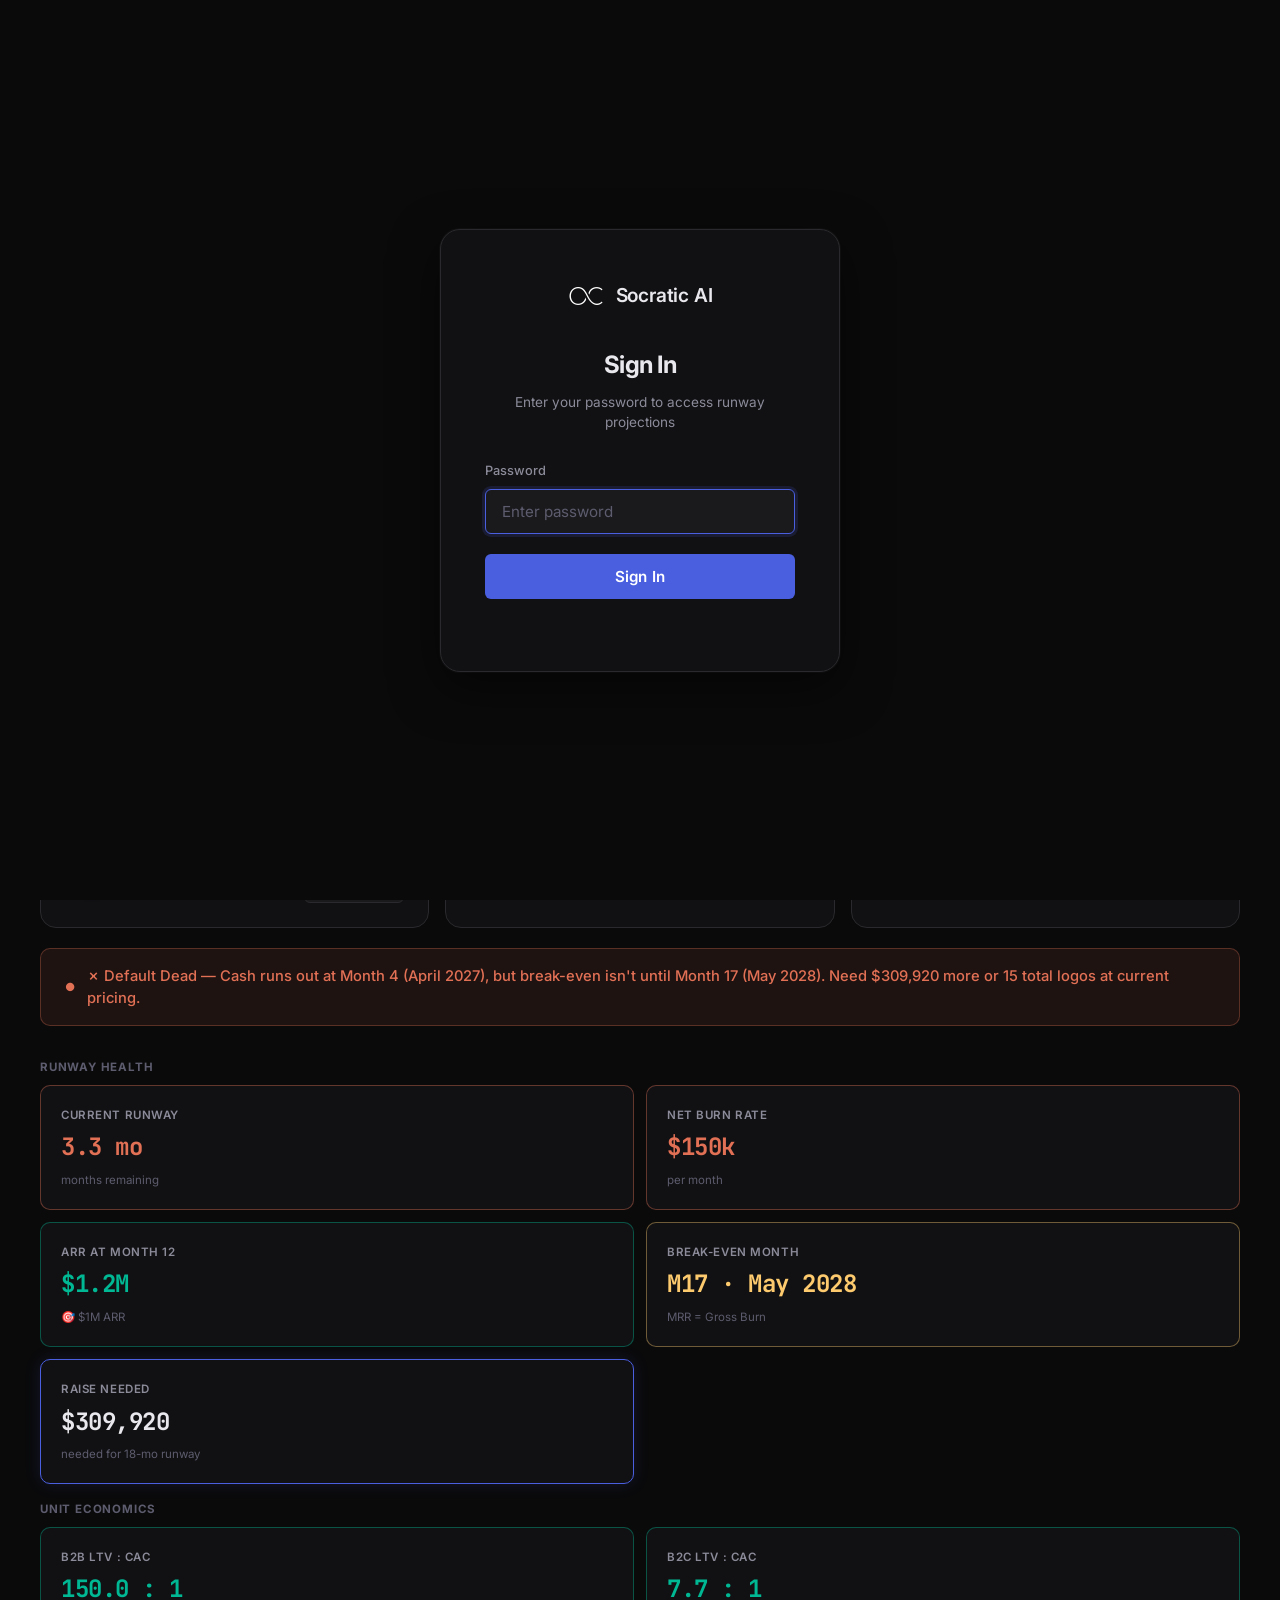
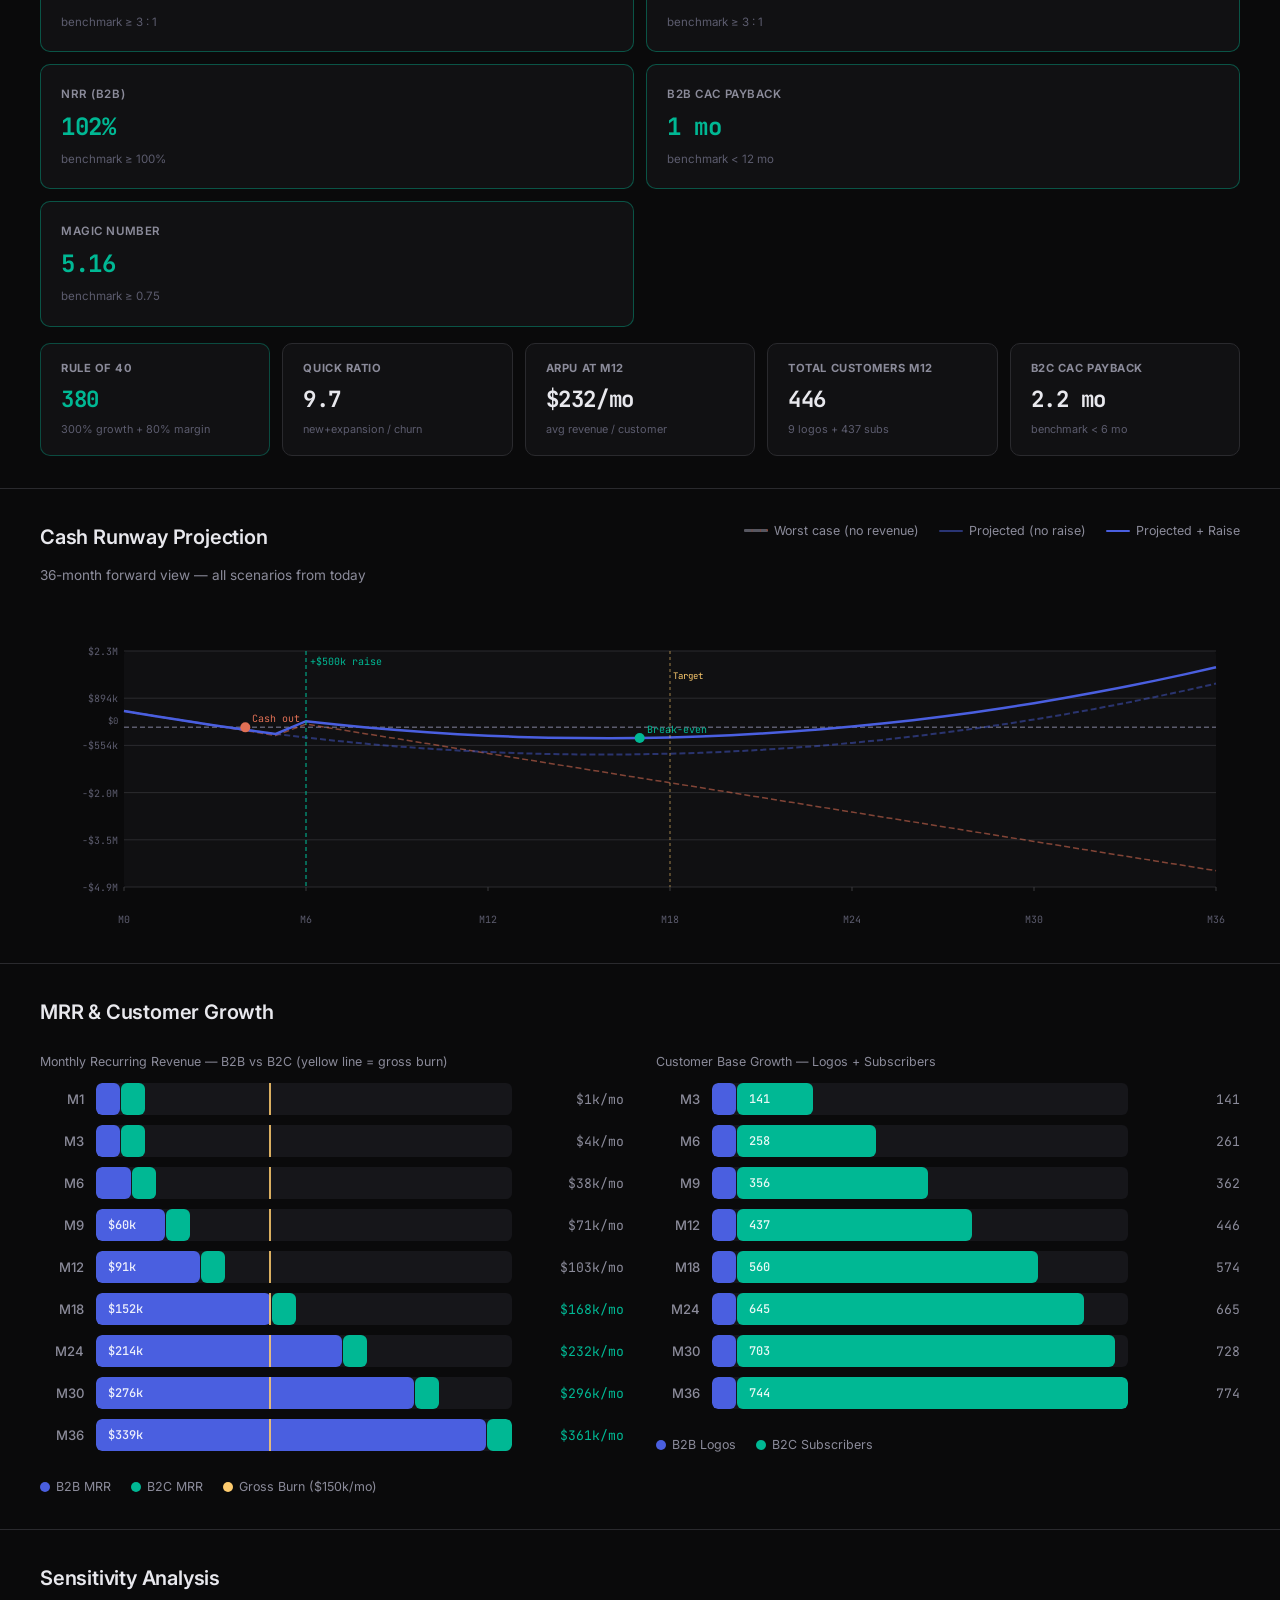
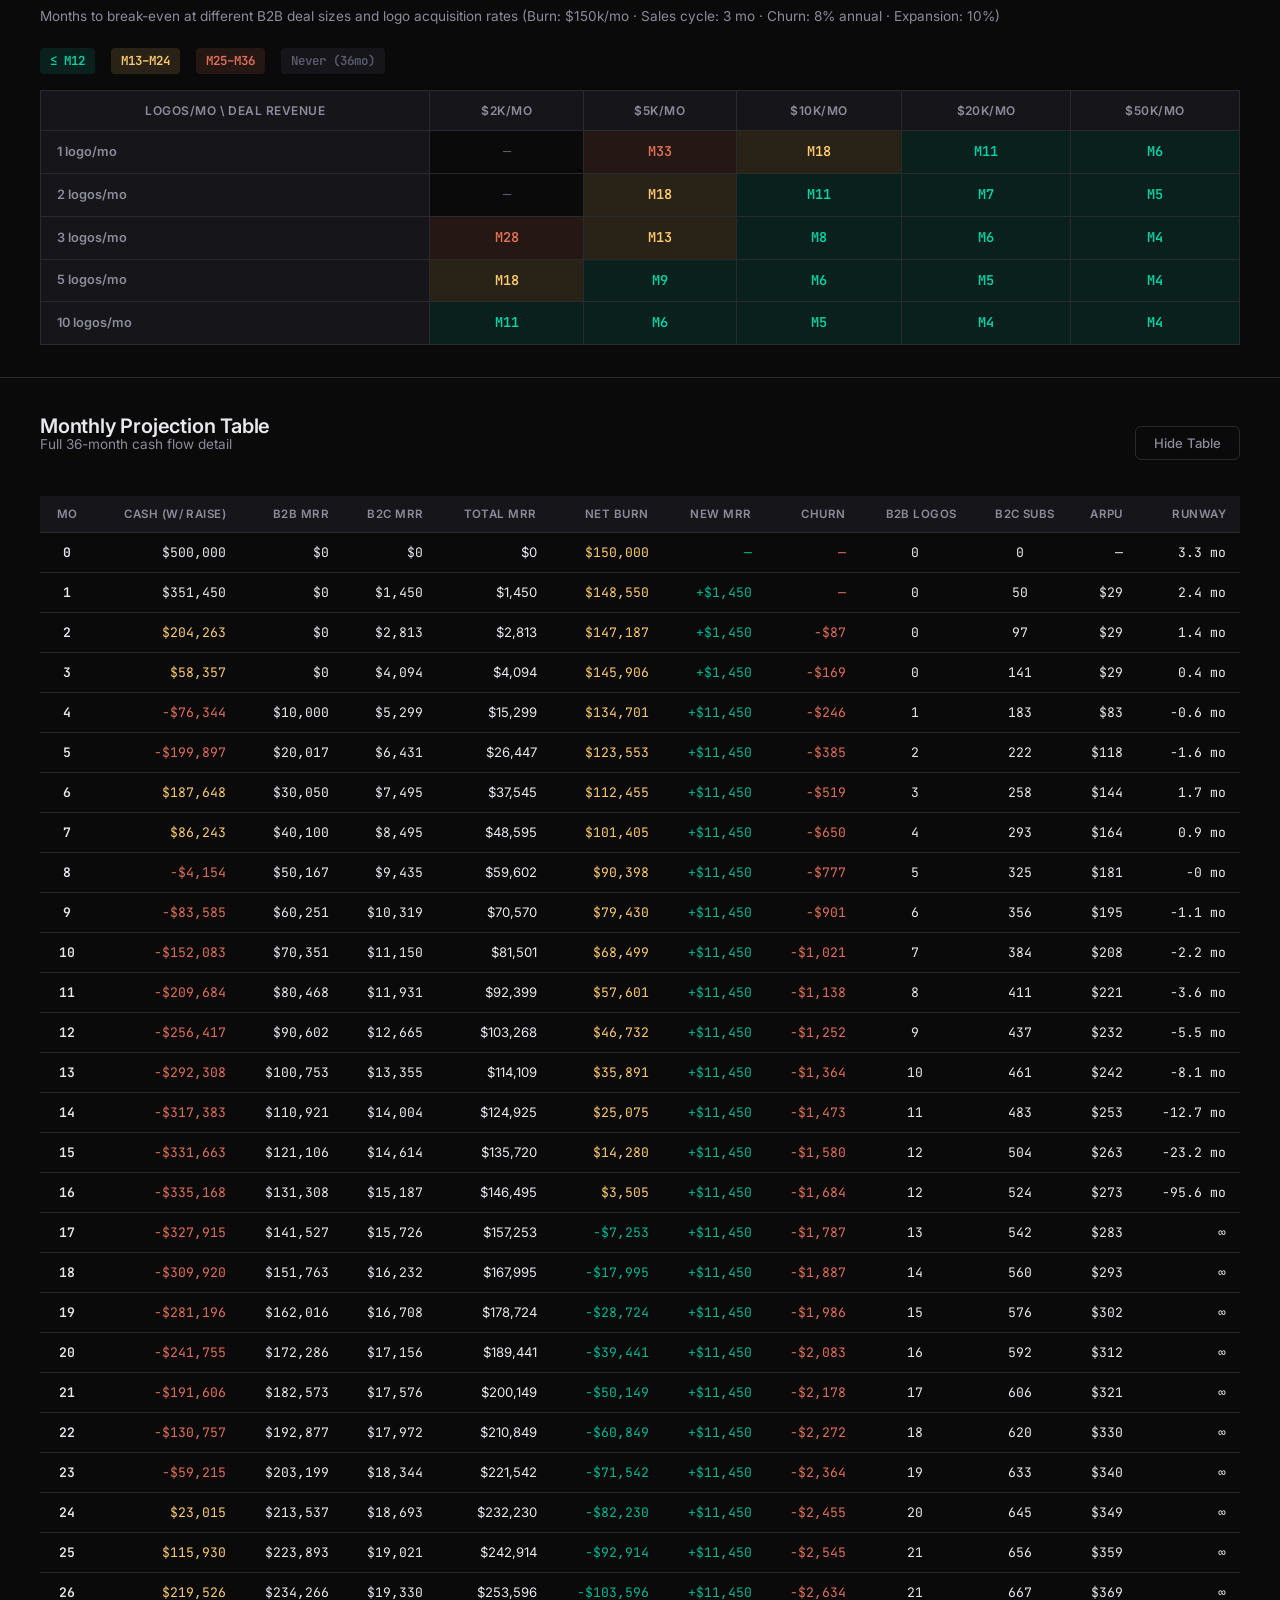
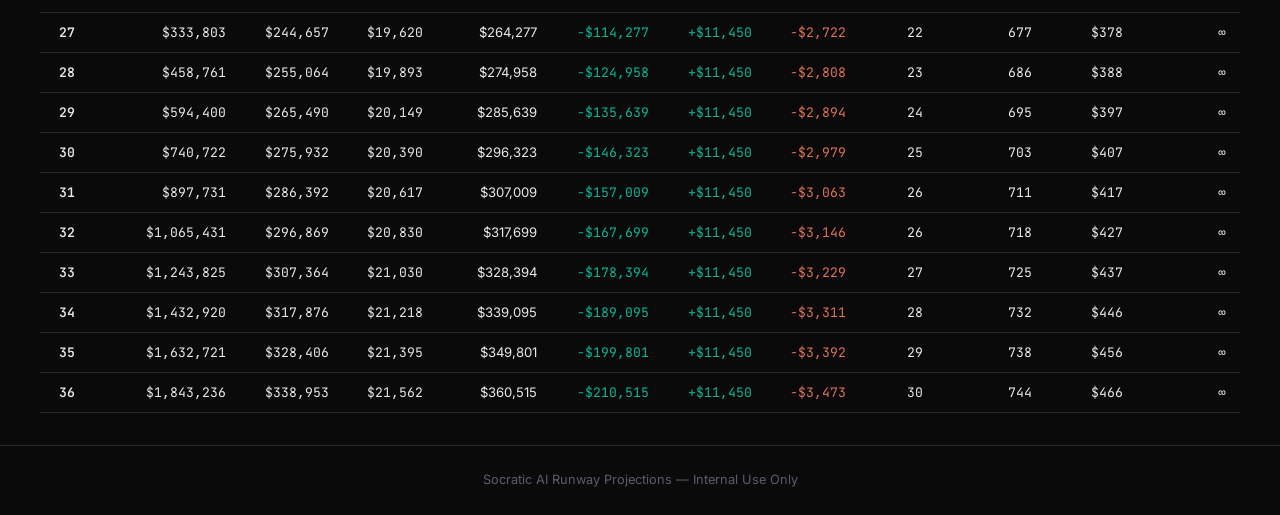
==== runway.html @ e1c73fbb "Show Monthly Projection Table by default on page load Co-Authored-By: Claude Sonnet 4.6 <noreply@ant" ====
<!DOCTYPE html>
<html lang="en" class="no-js">
<head>
  <meta charset="UTF-8">
  <meta name="viewport" content="width=device-width, initial-scale=1.0">
  <meta name="theme-color" content="#0a0a0b">
  <title>Socratic AI · Runway Projections</title>
  <link rel="preconnect" href="https://fonts.googleapis.com">
  <link rel="preconnect" href="https://fonts.gstatic.com" crossorigin>
  <link href="https://fonts.googleapis.com/css2?family=Inter:wght@300;400;500;600;700&family=JetBrains+Mono:wght@400;500&display=swap" rel="stylesheet">
  <link rel="stylesheet" href="style.css">
  <script src="runway.js" defer></script>
</head>
<body>

  <div id="lock-screen" class="lock-screen">
    <div class="lock-card">
      <div class="lock-brand">
        <img src="White_Symbol.png" alt="Socratic AI" class="lock-logo">
        <span class="lock-brand-name">Socratic AI</span>
      </div>
      <h2 class="lock-title">Sign In</h2>
      <p class="lock-label">Enter your password to access runway projections</p>
      <div class="lock-field">
        <label for="lock-input" class="lock-field-label">Password</label>
        <input type="password" id="lock-input" class="lock-input" placeholder="Enter password" autofocus>
      </div>
      <button id="lock-btn" class="lock-btn">Sign In</button>
      <p id="lock-error" class="lock-error"></p>
    </div>
  </div>

  <div class="internal-banner">⚠ Strictly for Internal Use Only</div>

  <header class="app-header">
    <div class="container header-flex">
      <a href="runway.html" class="header-brand" id="brand-link">
        <img src="S-Logo.png" alt="Socratic AI" class="brand-logo">
        <span class="header-divider"></span>
        <p class="subtitle">Runway Projections</p>
      </a>
      <nav class="header-nav">
        <a href="index.html" class="header-nav-link">← Pricing Calculator</a>
      </nav>
    </div>
  </header>

  <main id="app">

    <!-- ===== INPUTS ===== -->
    <section class="common-inputs">
      <div class="container">

        <!-- Row 1: Financial Position (full width) -->
        <div class="runway-fp-block">
          <div class="runway-fp-header">
            <h3 class="runway-block-title">Financial Position</h3>
            <button id="reset-btn" class="reset-btn">Reset Defaults</button>
          </div>
          <div class="runway-fp-grid">
            <div class="fp-field">
              <label>Cash in Bank</label>
              <div class="fp-input-wrap">
                <span class="fp-prefix">$</span>
                <input type="number" id="cash-balance" value="500000" min="0" step="50000">
              </div>
            </div>
            <div class="fp-field">
              <label>Monthly Gross Burn</label>
              <div class="fp-input-wrap">
                <span class="fp-prefix">$</span>
                <input type="number" id="gross-burn" value="150000" min="0" step="10000">
              </div>
            </div>
            <div class="fp-field">
              <label>Current B2B MRR</label>
              <div class="fp-input-wrap">
                <span class="fp-prefix">$</span>
                <input type="number" id="current-mrr-b2b" value="0" min="0" step="1000">
              </div>
            </div>
            <div class="fp-field">
              <label>Current B2C MRR</label>
              <div class="fp-input-wrap">
                <span class="fp-prefix">$</span>
                <input type="number" id="current-mrr-b2c" value="0" min="0" step="500">
              </div>
            </div>
            <div class="fp-field">
              <label>Gross Margin <span class="fp-hint">software COGS</span></label>
              <div class="fp-input-wrap">
                <input type="number" id="gross-margin-pct" value="80" min="0" max="100" step="1">
                <span class="fp-suffix">%</span>
              </div>
            </div>
            <div class="fp-field">
              <label>Monthly S&amp;M Budget <span class="fp-hint">for Magic No.</span></label>
              <div class="fp-input-wrap">
                <span class="fp-prefix">$</span>
                <input type="number" id="monthly-sales-budget" value="20000" min="0" step="1000">
              </div>
            </div>
          </div>
        </div>

        <!-- Row 2: Three columns — B2B | B2C | Raise -->
        <div class="runway-streams-grid">

          <!-- B2B Stream -->
          <div class="runway-input-block">
            <h3 class="runway-block-title">B2B Stream <span class="block-tag">Enterprise</span></h3>
            <div class="input-row">
              <label>Deal Revenue / Logo / Month ($) <span class="input-hint">set from pricing calc</span></label>
              <div class="slider-input">
                <input type="range" id="b2b-deal-slider" min="0" max="100000" step="500" value="10000">
                <input type="number" id="b2b-deal-revenue" value="10000" min="0">
              </div>
            </div>
            <div class="input-row">
              <label>New Logos per Month</label>
              <div class="slider-input">
                <input type="range" id="logos-slider" min="0" max="20" step="1" value="1">
                <input type="number" id="new-logos" value="1" min="0">
              </div>
            </div>
            <div class="input-row">
              <label>Sales Cycle (months)</label>
              <div class="slider-input">
                <input type="range" id="sales-cycle-slider" min="0" max="12" step="1" value="3">
                <input type="number" id="sales-cycle" value="3" min="0" max="24">
              </div>
            </div>
            <div class="input-row">
              <label>Annual Logo Churn (%)</label>
              <div class="slider-input">
                <input type="range" id="b2b-churn-slider" min="0" max="50" step="1" value="8">
                <input type="number" id="b2b-churn" value="8" min="0" max="100">
                <span class="markup-suffix">%</span>
              </div>
            </div>
            <div class="input-row">
              <label>Annual Expansion MRR (%)</label>
              <div class="slider-input">
                <input type="range" id="expansion-slider" min="0" max="50" step="1" value="10">
                <input type="number" id="expansion-pct" value="10" min="0" max="100">
                <span class="markup-suffix">%</span>
              </div>
            </div>
            <div class="input-row">
              <label>B2B CAC ($)</label>
              <div class="slider-input">
                <input type="range" id="b2b-cac-slider" min="0" max="100000" step="500" value="8000">
                <input type="number" id="b2b-cac" value="8000" min="0">
              </div>
            </div>
          </div>

          <!-- B2C Stream -->
          <div class="runway-input-block">
            <h3 class="runway-block-title">B2C Stream <span class="block-tag b2c">Individual</span></h3>
            <div class="input-row">
              <label>New Subscribers / Month</label>
              <div class="slider-input">
                <input type="range" id="subs-slider" min="0" max="1000" step="10" value="50">
                <input type="number" id="new-subs" value="50" min="0">
              </div>
            </div>
            <div class="input-row">
              <label>Monthly Price / Subscriber ($)</label>
              <div class="slider-input">
                <input type="range" id="b2c-price-slider" min="0" max="500" step="1" value="29">
                <input type="number" id="b2c-price" value="29" min="0">
              </div>
            </div>
            <div class="input-row">
              <label>Monthly Churn Rate (%)</label>
              <div class="slider-input">
                <input type="range" id="b2c-churn-slider" min="0" max="30" step="1" value="6">
                <input type="number" id="b2c-churn" value="6" min="0" max="100">
                <span class="markup-suffix">%</span>
              </div>
            </div>
            <div class="input-row">
              <label>B2C CAC ($)</label>
              <div class="slider-input">
                <input type="range" id="b2c-cac-slider" min="0" max="500" step="5" value="50">
                <input type="number" id="b2c-cac" value="50" min="0">
              </div>
            </div>

            <!-- B2C derived stats -->
            <div class="stream-stats">
              <div class="stream-stat">
                <span class="stat-label">B2C Steady-State MRR</span>
                <span class="stat-value mono" id="b2c-steady-state">—</span>
              </div>
              <div class="stream-stat">
                <span class="stat-label">Avg Subscriber Lifetime</span>
                <span class="stat-value mono" id="b2c-lifetime">—</span>
              </div>
            </div>
          </div>

          <!-- Raise Planning -->
          <div class="runway-input-block">
            <h3 class="runway-block-title">Raise Planning</h3>
            <div class="input-row">
              <label>Target Runway (months)</label>
              <div class="slider-input">
                <input type="range" id="target-runway-slider" min="6" max="36" step="1" value="18">
                <input type="number" id="target-runway" value="18" min="1" max="60">
              </div>
            </div>
            <div class="input-row">
              <label>Planned Raise ($)</label>
              <div class="slider-input">
                <input type="range" id="raise-slider" min="0" max="5000000" step="100000" value="0">
                <input type="number" id="planned-raise" value="0" min="0">
              </div>
            </div>
            <div class="input-row">
              <label>Raise Closes in (month)</label>
              <div class="slider-input">
                <input type="range" id="raise-month-slider" min="1" max="24" step="1" value="6">
                <input type="number" id="raise-close-month" value="6" min="1" max="36">
              </div>
            </div>

            <!-- Raise derived stats -->
            <div class="stream-stats">
              <div class="stream-stat">
                <span class="stat-label">Break-even MRR Target</span>
                <span class="stat-value mono" id="breakeven-mrr-target">—</span>
              </div>
              <div class="stream-stat">
                <span class="stat-label">Logos Needed to Break-even</span>
                <span class="stat-value mono" id="logos-to-breakeven">—</span>
              </div>
            </div>

            <!-- Raise timing warning -->
            <div id="raise-warning" class="raise-warning hidden">
              ⚠ Raise closes at <span id="raise-month-label"></span>, but cash runs out at <span id="zero-month-label"></span>. Close raise earlier.
            </div>
          </div>

        </div>
      </div>
    </section>

    <!-- ===== VERDICT ===== -->
    <section class="verdict-section">
      <div class="container">
        <div id="verdict-banner" class="verdict-banner verdict-dead">
          <span class="verdict-icon">●</span>
          <span class="verdict-text" id="verdict-text">Calculating...</span>
        </div>
      </div>
    </section>

    <!-- ===== KPI CARDS ===== -->
    <section class="kpi-section reveal">
      <div class="container">

        <div class="kpi-row-label">Runway Health</div>
        <div class="kpi-grid" id="kpi-grid-runway">
          <div class="kpi-card" id="kpi-runway">
            <span class="kpi-label">Current Runway</span>
            <span class="kpi-value mono" id="kpi-runway-val">—</span>
            <span class="kpi-sub">months remaining</span>
          </div>
          <div class="kpi-card" id="kpi-netburn">
            <span class="kpi-label">Net Burn Rate</span>
            <span class="kpi-value mono" id="kpi-netburn-val">—</span>
            <span class="kpi-sub">per month</span>
          </div>
          <div class="kpi-card" id="kpi-arr">
            <span class="kpi-label">ARR at Month 12</span>
            <span class="kpi-value mono" id="kpi-arr-val">—</span>
            <span class="kpi-sub" id="kpi-arr-sub">annualized</span>
          </div>
          <div class="kpi-card" id="kpi-breakeven">
            <span class="kpi-label">Break-even Month</span>
            <span class="kpi-value mono" id="kpi-breakeven-val">—</span>
            <span class="kpi-sub">MRR = Gross Burn</span>
          </div>
          <div class="kpi-card accent" id="kpi-raise">
            <span class="kpi-label">Raise Needed</span>
            <span class="kpi-value mono" id="kpi-raise-val">—</span>
            <span class="kpi-sub" id="kpi-raise-sub">for target runway</span>
          </div>
        </div>

        <div class="kpi-row-label" style="margin-top: 16px;">Unit Economics</div>
        <div class="kpi-grid" id="kpi-grid-economics">
          <div class="kpi-card" id="kpi-b2b-ltvcac">
            <span class="kpi-label">B2B LTV : CAC</span>
            <span class="kpi-value mono" id="kpi-b2b-ltvcac-val">—</span>
            <span class="kpi-sub">benchmark ≥ 3 : 1</span>
          </div>
          <div class="kpi-card" id="kpi-b2c-ltvcac">
            <span class="kpi-label">B2C LTV : CAC</span>
            <span class="kpi-value mono" id="kpi-b2c-ltvcac-val">—</span>
            <span class="kpi-sub">benchmark ≥ 3 : 1</span>
          </div>
          <div class="kpi-card" id="kpi-nrr">
            <span class="kpi-label">NRR (B2B)</span>
            <span class="kpi-value mono" id="kpi-nrr-val">—</span>
            <span class="kpi-sub">benchmark ≥ 100%</span>
          </div>
          <div class="kpi-card" id="kpi-cac-payback-b2b">
            <span class="kpi-label">B2B CAC Payback</span>
            <span class="kpi-value mono" id="kpi-cac-payback-b2b-val">—</span>
            <span class="kpi-sub">benchmark &lt; 12 mo</span>
          </div>
          <div class="kpi-card" id="kpi-magic">
            <span class="kpi-label">Magic Number</span>
            <span class="kpi-value mono" id="kpi-magic-val">—</span>
            <span class="kpi-sub">benchmark ≥ 0.75</span>
          </div>
        </div>

        <!-- Badges row -->
        <div class="badges-row">
          <div class="metric-badge" id="rule40-badge">
            <span class="badge-label">Rule of 40</span>
            <span class="badge-value mono" id="rule40-val">—</span>
            <span class="badge-detail" id="rule40-detail">growth + margin</span>
          </div>
          <div class="metric-badge" id="quick-ratio-badge">
            <span class="badge-label">Quick Ratio</span>
            <span class="badge-value mono" id="quick-ratio-val">—</span>
            <span class="badge-detail">new+expansion / churn</span>
          </div>
          <div class="metric-badge" id="arpu-badge">
            <span class="badge-label">ARPU at M12</span>
            <span class="badge-value mono" id="arpu-val">—</span>
            <span class="badge-detail">avg revenue / customer</span>
          </div>
          <div class="metric-badge" id="customers-badge">
            <span class="badge-label">Total Customers M12</span>
            <span class="badge-value mono" id="customers-val">—</span>
            <span class="badge-detail" id="customers-detail">B2B logos + B2C subs</span>
          </div>
          <div class="metric-badge" id="b2c-payback-badge">
            <span class="badge-label">B2C CAC Payback</span>
            <span class="badge-value mono" id="b2c-payback-val">—</span>
            <span class="badge-detail">benchmark &lt; 6 mo</span>
          </div>
        </div>
      </div>
    </section>

    <!-- ===== CASH PROJECTION CHART ===== -->
    <section class="runway-chart-section reveal">
      <div class="container">
        <div class="chart-section-header">
          <div>
            <h2 class="section-title">Cash Runway Projection</h2>
            <p class="section-subtitle">36-month forward view — all scenarios from today</p>
          </div>
          <div class="chart-legend">
            <span class="legend-item"><span class="legend-line" style="background:#e17055;opacity:0.6;border-top-style:dashed"></span>Worst case (no revenue)</span>
            <span class="legend-item"><span class="legend-line" style="background:#4A5FE0;opacity:0.5"></span>Projected (no raise)</span>
            <span class="legend-item" id="raise-legend-item"><span class="legend-line" style="background:#4A5FE0"></span>Projected + Raise</span>
          </div>
        </div>
        <div id="cash-chart-container" class="cash-chart-wrap"></div>
      </div>
    </section>

    <!-- ===== MRR GROWTH CHART ===== -->
    <section class="runway-chart-section reveal">
      <div class="container">
        <h2 class="section-title">MRR & Customer Growth</h2>
        <div class="mrr-customer-grid">
          <div>
            <p class="chart-sub-label">Monthly Recurring Revenue — B2B vs B2C (yellow line = gross burn)</p>
            <div id="mrr-chart-container" class="chart-container"></div>
          </div>
          <div>
            <p class="chart-sub-label">Customer Base Growth — Logos + Subscribers</p>
            <div id="customer-chart-container" class="chart-container"></div>
          </div>
        </div>
      </div>
    </section>

    <!-- ===== SENSITIVITY TABLE ===== -->
    <section class="sensitivity-section reveal">
      <div class="container">
        <h2 class="section-title">Sensitivity Analysis</h2>
        <p class="section-subtitle">
          Months to break-even at different B2B deal sizes and logo acquisition rates
          (Burn: <span id="sens-burn-label">$150k</span>/mo · Sales cycle: <span id="sens-cycle-label">3</span> mo · Churn: <span id="sens-churn-label">8</span>% annual · Expansion: <span id="sens-expansion-label">10</span>%)
        </p>
        <div class="sensitivity-legend">
          <span class="sens-good-swatch">≤ M12</span>
          <span class="sens-ok-swatch">M13–M24</span>
          <span class="sens-late-swatch">M25–M36</span>
          <span class="sens-never-swatch">Never (36mo)</span>
        </div>
        <div id="sensitivity-container" class="sensitivity-wrap"></div>
      </div>
    </section>

    <!-- ===== MONTHLY TABLE ===== -->
    <section class="monthly-section reveal">
      <div class="container">
        <div class="monthly-header">
          <div>
            <h2 class="section-title">Monthly Projection Table</h2>
            <p class="section-subtitle" style="margin-top:-8px">Full 36-month cash flow detail</p>
          </div>
          <button id="toggle-table-btn" class="toggle-table-btn">Hide Table</button>
        </div>
        <div id="monthly-table-wrap" class="monthly-table-wrap"></div>
      </div>
    </section>

  </main>

  <footer class="app-footer">
    <div class="container">
      <p>Socratic AI Runway Projections — Internal Use Only</p>
    </div>
  </footer>

</body>
</html>
---- style.css ----
/* ===== CSS Custom Properties ===== */
:root {
  --color-bg: #0a0a0b;
  --color-bg-card: #111113;
  --color-bg-input: #1a1a1d;
  --color-bg-hover: #1e1e22;
  --color-surface: #16161a;
  --color-border: #2a2a2e;
  --color-border-light: #3a3a3e;
  --color-text: #e8e8ed;
  --color-text-muted: #8b8b9a;
  --color-text-dim: #5c5c6e;
  --color-accent: #4A5FE0;
  --color-accent-light: #7B8EF7;
  --color-accent-glow: rgba(74, 95, 224, 0.15);
  --color-accent-glow-strong: rgba(74, 95, 224, 0.35);
  --color-success: #00b894;
  --color-warning: #fdcb6e;
  --color-educator: #00b894;
  --font-body: 'Inter', -apple-system, BlinkMacSystemFont, sans-serif;
  --font-mono: 'JetBrains Mono', 'Fira Code', monospace;
  --radius-sm: 6px;
  --radius-md: 10px;
  --radius-lg: 16px;
  --radius-xl: 20px;
  --shadow-card: 0 2px 12px rgba(0, 0, 0, 0.3);
  --transition: 0.25s cubic-bezier(0.4, 0, 0.2, 1);
}

/* ===== Reset & Base ===== */
*,
*::before,
*::after {
  margin: 0;
  padding: 0;
  box-sizing: border-box;
}

html {
  font-size: 16px;
  scroll-behavior: smooth;
  -webkit-text-size-adjust: 100%;
}

body {
  font-family: var(--font-body);
  background: var(--color-bg);
  color: var(--color-text);
  line-height: 1.6;
  min-height: 100vh;
  -webkit-font-smoothing: antialiased;
  -moz-osx-font-smoothing: grayscale;
}

.container {
  max-width: 1600px;
  margin: 0 auto;
  padding: 0 24px;
}

.mono {
  font-family: var(--font-mono);
}

/* ===== Lock Screen ===== */
.lock-screen {
  position: fixed;
  inset: 0;
  z-index: 9999;
  background: var(--color-bg);
  display: flex;
  align-items: center;
  justify-content: center;
  flex-direction: column;
}

.lock-screen.hidden {
  display: none;
}

.lock-card {
  display: flex;
  flex-direction: column;
  align-items: center;
  padding: 48px 44px 40px;
  background: var(--color-bg-card);
  border: 1px solid var(--color-border);
  border-radius: var(--radius-xl);
  width: 400px;
  max-width: calc(100vw - 32px);
  box-shadow: 0 16px 48px rgba(0, 0, 0, 0.5), 0 0 0 1px rgba(255,255,255,0.03);
}

.lock-brand {
  display: flex;
  align-items: center;
  gap: 12px;
  margin-bottom: 32px;
}

.lock-logo {
  height: 36px;
  width: 36px;
  object-fit: contain;
}

.lock-brand-name {
  font-size: 1.2rem;
  font-weight: 600;
  color: var(--color-text);
  letter-spacing: -0.01em;
}

.lock-title {
  font-size: 1.5rem;
  font-weight: 700;
  color: var(--color-text);
  margin-bottom: 8px;
  letter-spacing: -0.02em;
}

.lock-label {
  font-size: 0.85rem;
  color: var(--color-text-muted);
  margin-bottom: 28px;
  text-align: center;
  line-height: 1.5;
}

.lock-field {
  width: 100%;
  margin-bottom: 20px;
}

.lock-field-label {
  display: block;
  font-size: 0.8rem;
  font-weight: 500;
  color: var(--color-text-muted);
  margin-bottom: 8px;
}

.lock-input {
  width: 100%;
  padding: 12px 16px;
  background: var(--color-bg-input);
  border: 1px solid var(--color-border);
  border-radius: var(--radius-sm);
  color: var(--color-text);
  font-family: var(--font-body);
  font-size: 0.95rem;
  transition: border-color var(--transition), box-shadow var(--transition);
}

.lock-input::placeholder {
  color: var(--color-text-dim);
}

.lock-input:focus {
  outline: none;
  border-color: var(--color-accent);
  box-shadow: 0 0 0 3px var(--color-accent-glow);
}

.lock-btn {
  width: 100%;
  padding: 13px;
  background: var(--color-accent);
  border: none;
  border-radius: var(--radius-sm);
  color: #fff;
  font-family: var(--font-body);
  font-size: 0.95rem;
  font-weight: 600;
  cursor: pointer;
  transition: background var(--transition), transform 0.1s ease, box-shadow var(--transition);
  letter-spacing: 0.01em;
}

.lock-btn:hover {
  background: var(--color-accent-light);
  box-shadow: 0 4px 16px rgba(74, 95, 224, 0.3);
}

.lock-btn:active {
  transform: scale(0.98);
}

.lock-error {
  font-size: 0.8rem;
  color: #e17055;
  min-height: 1.2em;
  margin-top: 16px;
}


/* ===== No-JS Fallback ===== */
.no-js .reveal {
  opacity: 1;
  transform: none;
}

/* ===== Reveal Animations ===== */
.reveal {
  opacity: 0;
  transform: translateY(24px);
  transition: opacity 0.6s var(--transition), transform 0.6s var(--transition);
}

.reveal.visible {
  opacity: 1;
  transform: translateY(0);
}

/* ===== Internal Banner ===== */
.internal-banner {
  background: #b7791f;
  color: #fff;
  text-align: center;
  font-size: 0.75rem;
  font-weight: 600;
  letter-spacing: 0.05em;
  padding: 6px 16px;
  position: fixed;
  top: 0;
  left: 0;
  right: 0;
  z-index: 200;
}

/* ===== Header ===== */
.app-header {
  padding: 16px 0;
  border-bottom: 1px solid var(--color-border);
  background: rgba(13, 13, 26, 0.95);
  backdrop-filter: blur(12px);
  -webkit-backdrop-filter: blur(12px);
  position: fixed;
  top: 30px;
  left: 0;
  right: 0;
  z-index: 100;
}


body {
  padding-top: 95px;
}

.header-flex {
  display: flex;
  align-items: center;
  justify-content: space-between;
}

.header-brand {
  display: flex;
  align-items: center;
  gap: 16px;
  text-decoration: none;
  color: inherit;
}

.brand-logo {
  height: 32px;
  width: auto;
}

.header-divider {
  width: 1px;
  height: 24px;
  background: var(--color-border-light);
}

.subtitle {
  font-size: 0.9rem;
  color: var(--color-text-muted);
  font-weight: 500;
  letter-spacing: 0.01em;
}

/* ===== Common Inputs ===== */
.common-inputs {
  padding: 28px 0 0;
}

.common-inputs .input-row {
  max-width: 500px;
}

.base-rate-info {
  display: inline-block;
  font-family: var(--font-mono);
  font-size: 0.85rem;
  font-weight: 500;
  color: var(--color-accent-light);
  background: var(--color-accent-glow);
  border: 1px solid rgba(74, 95, 224, 0.25);
  border-radius: var(--radius-sm);
  padding: 6px 14px;
  margin-bottom: 20px;
}

/* ===== Scope Toggle ===== */
.scope-toggle {
  display: flex;
  gap: 0;
  background: var(--color-bg-input);
  border: 1px solid var(--color-border);
  border-radius: var(--radius-sm);
  overflow: hidden;
  width: fit-content;
}

.scope-btn {
  font-family: var(--font-body);
  font-size: 0.82rem;
  font-weight: 500;
  padding: 8px 20px;
  background: transparent;
  border: none;
  color: var(--color-text-muted);
  cursor: pointer;
  transition: background var(--transition), color var(--transition);
}

.scope-btn:hover {
  color: var(--color-text);
  background: var(--color-bg-hover);
}

.scope-btn.active {
  background: var(--color-accent);
  color: #fff;
}

/* ===== Calculator Grid ===== */
.calculator {
  padding: 32px 0;
}

.calc-grid {
  display: grid;
  grid-template-columns: 1fr;
  gap: 28px;
}

/* ===== Panel Cards ===== */
.calc-panel {
  background: var(--color-bg-card);
  border: 1px solid var(--color-border);
  border-radius: var(--radius-lg);
  padding: 28px;
  transition: border-color var(--transition), box-shadow var(--transition);
  overflow: visible;
}

.calc-panel:hover {
  border-color: var(--color-border-light);
  box-shadow: var(--shadow-card);
}

#learner-panel .panel-tag {
  background: var(--color-accent);
}

#educator-panel .panel-tag {
  background: var(--color-educator);
}

.panel-header {
  display: flex;
  align-items: center;
  gap: 12px;
  margin-bottom: 8px;
}

.panel-tag {
  font-family: var(--font-mono);
  font-size: 0.7rem;
  font-weight: 500;
  padding: 4px 10px;
  border-radius: 100px;
  color: #fff;
}

.panel-header h2 {
  font-size: 1.25rem;
  font-weight: 600;
  letter-spacing: -0.01em;
}

.panel-product {
  font-size: 0.75rem;
  font-weight: 600;
  text-transform: uppercase;
  letter-spacing: 0.06em;
  color: var(--color-accent-light);
  margin-bottom: 24px;
  padding: 4px 12px;
  background: var(--color-accent-glow);
  border-radius: 100px;
  display: inline-block;
}

/* ===== Panel Inputs ===== */
.panel-inputs {
  display: flex;
  flex-direction: column;
  gap: 16px;
  margin-bottom: 28px;
}

.input-row {
  display: flex;
  flex-direction: column;
  gap: 8px;
}

.input-row label {
  font-size: 0.8rem;
  font-weight: 500;
  color: var(--color-text-muted);
}

input[type="number"] {
  width: 100%;
  padding: 10px 14px;
  background: var(--color-bg-input);
  border: 1px solid var(--color-border);
  border-radius: var(--radius-sm);
  color: var(--color-text);
  font-family: var(--font-mono);
  font-size: 0.95rem;
  transition: border-color var(--transition);
}

input[type="number"]:hover {
  border-color: var(--color-border-light);
}

input[type="number"]:focus {
  outline: none;
  border-color: var(--color-accent);
  box-shadow: 0 0 0 3px var(--color-accent-glow);
}

input[type="number"]::-webkit-inner-spin-button,
input[type="number"]::-webkit-outer-spin-button {
  opacity: 1;
}

.slider-input {
  display: flex;
  align-items: center;
  gap: 16px;
}

.slider-input input[type="range"] {
  flex: 1;
}

.slider-input input[type="number"] {
  width: 100px;
  flex-shrink: 0;
  text-align: center;
}

.markup-suffix {
  font-size: 0.9rem;
  color: var(--color-text-muted);
  font-weight: 500;
  flex-shrink: 0;
}

/* ===== Range Slider ===== */
input[type="range"] {
  -webkit-appearance: none;
  appearance: none;
  width: 100%;
  height: 6px;
  background: var(--color-border);
  border-radius: 3px;
  outline: none;
  cursor: pointer;
}

input[type="range"]::-webkit-slider-thumb {
  -webkit-appearance: none;
  appearance: none;
  width: 22px;
  height: 22px;
  border-radius: 50%;
  background: var(--color-accent);
  cursor: pointer;
  border: 2px solid var(--color-bg-card);
  box-shadow: 0 0 8px var(--color-accent-glow-strong);
  transition: transform 0.15s ease, box-shadow 0.15s ease;
}

input[type="range"]::-webkit-slider-thumb:hover {
  transform: scale(1.15);
  box-shadow: 0 0 14px var(--color-accent-glow-strong);
}

input[type="range"]::-moz-range-thumb {
  width: 22px;
  height: 22px;
  border-radius: 50%;
  background: var(--color-accent);
  cursor: pointer;
  border: 2px solid var(--color-bg-card);
  box-shadow: 0 0 8px var(--color-accent-glow-strong);
}

input[type="range"]:focus {
  outline: none;
}

/* ===== Case Types Table ===== */
.case-types {
  margin-bottom: 28px;
  overflow: visible;
  position: relative;
}

.case-header {
  display: grid;
  grid-template-columns: 130px 1fr 70px 70px;
  gap: 8px;
  padding: 10px 12px;
  background: var(--color-surface);
  border-radius: var(--radius-sm) var(--radius-sm) 0 0;
  font-size: 0.7rem;
  font-weight: 600;
  text-transform: uppercase;
  letter-spacing: 0.05em;
  color: var(--color-text-muted);
}

.case-col-total,
.case-col-cost {
  text-align: center;
}

.case-row {
  display: grid;
  grid-template-columns: 130px 1fr 70px 70px;
  gap: 8px;
  padding: 12px 12px;
  align-items: center;
  border-bottom: 1px solid var(--color-border);
  transition: background var(--transition);
}

.case-row {
  position: relative;
}

.case-row:hover {
  background: var(--color-bg-hover);
  z-index: 10;
}

.case-row.zero-weight {
  opacity: 0.4;
}

.case-name {
  font-size: 0.9rem;
  font-weight: 500;
  display: flex;
  align-items: center;
  gap: 6px;
}

.info-tip {
  position: relative;
  display: inline-flex;
}

.info-icon {
  display: inline-flex;
  align-items: center;
  justify-content: center;
  width: 16px;
  height: 16px;
  border-radius: 50%;
  background: var(--color-border-light);
  color: var(--color-text-muted);
  font-size: 0.6rem;
  font-weight: 700;
  font-style: italic;
  font-family: var(--font-body);
  cursor: help;
  flex-shrink: 0;
}

.info-tooltip {
  display: none;
  position: absolute;
  top: calc(100% + 8px);
  left: 0;
  background: #1e1e24;
  border: 1px solid var(--color-border-light);
  border-radius: var(--radius-sm);
  padding: 12px 16px;
  font-size: 0.78rem;
  font-weight: 400;
  font-style: normal;
  color: var(--color-text);
  line-height: 1.5;
  width: 280px;
  z-index: 200;
  box-shadow: 0 8px 24px rgba(0, 0, 0, 0.6);
  pointer-events: none;
}


.info-tip:hover .info-tooltip {
  display: block;
}

.case-slider-group {
  display: flex;
  align-items: center;
  gap: 12px;
}

.case-slider-group input[type="range"] {
  flex: 1;
  min-width: 80px;
}

.case-slider-group input[type="number"] {
  width: 80px;
  flex-shrink: 0;
}

.case-input input[type="number"] {
  width: 100%;
  padding: 8px 10px;
  background: var(--color-bg-input);
  border: 1px solid var(--color-border);
  border-radius: var(--radius-sm);
  color: var(--color-text);
  font-family: var(--font-mono);
  font-size: 0.9rem;
  text-align: center;
}

.case-input input[type="number"]:focus {
  outline: none;
  border-color: var(--color-accent);
  box-shadow: 0 0 0 2px var(--color-accent-glow);
}

.case-credits,
.case-cost {
  font-family: var(--font-mono);
  font-size: 0.9rem;
  text-align: center;
  font-weight: 500;
}

.case-cost {
  color: var(--color-text-muted);
}

.case-row.total-row {
  border-bottom: none;
  background: var(--color-surface);
  border-radius: 0 0 var(--radius-sm) var(--radius-sm);
  font-weight: 600;
}

/* ===== Panel Summary ===== */
.panel-summary {
  background: var(--color-surface);
  border-radius: var(--radius-md);
  padding: 20px;
  display: flex;
  flex-direction: column;
  gap: 10px;
}

.summary-row {
  display: flex;
  justify-content: space-between;
  align-items: center;
  font-size: 0.9rem;
}

.summary-row span:first-child {
  color: var(--color-text-muted);
}

.summary-row.total {
  padding-top: 10px;
  border-top: 1px solid var(--color-border);
  font-size: 1.05rem;
  font-weight: 600;
}

.summary-row.total span:last-child {
  color: var(--color-accent-light);
  font-size: 1.15rem;
}

/* ===== Summary Section ===== */
.summary-section {
  padding: 48px 0;
  border-top: 1px solid var(--color-border);
}

.section-title {
  font-size: 1.25rem;
  font-weight: 600;
  margin-bottom: 24px;
  letter-spacing: -0.01em;
}

.summary-cards {
  display: grid;
  grid-template-columns: 1fr;
  gap: 16px;
  margin-bottom: 48px;
}

.summary-card {
  background: var(--color-bg-card);
  border: 1px solid var(--color-border);
  border-radius: var(--radius-md);
  padding: 24px;
  display: flex;
  flex-direction: column;
  gap: 8px;
  transition: border-color var(--transition), box-shadow var(--transition);
}

.summary-card:hover {
  border-color: var(--color-border-light);
}

.summary-card.accent {
  border-color: var(--color-accent);
  box-shadow: 0 0 20px var(--color-accent-glow);
}

.card-label {
  font-size: 0.8rem;
  font-weight: 500;
  text-transform: uppercase;
  letter-spacing: 0.05em;
  color: var(--color-text-muted);
}

.card-value {
  font-size: 1.6rem;
  font-weight: 700;
  letter-spacing: -0.02em;
}

.summary-card.accent .card-value {
  color: var(--color-accent-light);
}

/* ===== Bar Chart ===== */
.chart-section {
  margin-bottom: 36px;
}

.chart-section h3 {
  font-size: 0.9rem;
  font-weight: 600;
  color: var(--color-text-muted);
  margin-bottom: 16px;
}

.chart-container {
  display: flex;
  flex-direction: column;
  gap: 10px;
}

.chart-bar-row {
  display: flex;
  align-items: center;
  gap: 12px;
}

.chart-label {
  width: 150px;
  font-size: 0.82rem;
  font-weight: 500;
  color: var(--color-text-muted);
  flex-shrink: 0;
  text-align: right;
}

.chart-bar-track {
  flex: 1;
  height: 32px;
  background: var(--color-surface);
  border-radius: var(--radius-sm);
  overflow: hidden;
  position: relative;
}

.chart-bar-fill {
  height: 100%;
  border-radius: var(--radius-sm);
  transition: width 0.5s cubic-bezier(0.4, 0, 0.2, 1);
  display: flex;
  align-items: center;
  padding: 0 12px;
  min-width: 0;
}

.chart-bar-fill span {
  font-family: var(--font-mono);
  font-size: 0.75rem;
  font-weight: 500;
  color: #fff;
  white-space: nowrap;
  opacity: 0.9;
}

.chart-bar-value {
  font-family: var(--font-mono);
  font-size: 0.82rem;
  color: var(--color-text-muted);
  width: 100px;
  flex-shrink: 0;
  text-align: right;
}

/* Chart colors */
.chart-bar-fill.color-0 { background: #4A5FE0; }
.chart-bar-fill.color-1 { background: #7B8EF7; }
.chart-bar-fill.color-2 { background: #00b894; }
.chart-bar-fill.color-3 { background: #fdcb6e; }
.chart-bar-fill.color-4 { background: #e17055; }

/* ===== Footer ===== */
.app-footer {
  padding: 24px 0;
  border-top: 1px solid var(--color-border);
  text-align: center;
}

.app-footer p {
  font-size: 0.8rem;
  color: var(--color-text-dim);
}

/* ===== Responsive ===== */

/* Tablet */
@media (min-width: 640px) {
  .runway-inputs-grid {
    grid-template-columns: 1fr 1fr;
  }

  .kpi-grid {
    grid-template-columns: repeat(3, 1fr);
  }

  .summary-cards {
    grid-template-columns: repeat(2, 1fr);
  }

  .case-header,
  .case-row {
    grid-template-columns: 170px 1fr 90px 90px;
  }
}

/* Desktop */
@media (min-width: 900px) {
  .container {
    padding: 0 40px;
  }

  .runway-inputs-grid {
    grid-template-columns: 1fr 1fr 1fr;
  }

  .kpi-grid {
    grid-template-columns: repeat(5, 1fr);
  }

  .calc-grid {
    grid-template-columns: 1fr 1fr;
    gap: 32px;
  }

  .app-header {
    padding: 20px 0;
  }

  body {
    padding-top: 103px;
  }

  .summary-cards {
    grid-template-columns: repeat(5, 1fr);
  }

  .brand-logo {
    height: 36px;
  }

  .common-inputs .input-row {
    max-width: 600px;
  }
}

/* Large desktop */
@media (min-width: 1400px) {
  .container {
    padding: 0 60px;
  }

  .case-header,
  .case-row {
    grid-template-columns: 200px 1fr 120px 100px;
    gap: 24px;
  }

  .case-slider-group input[type="number"] {
    width: 90px;
  }
}

/* ===== Header Nav Link ===== */
.header-nav-link {
  font-size: 0.82rem;
  font-weight: 500;
  color: var(--color-text-muted);
  text-decoration: none;
  padding: 6px 14px;
  border: 1px solid var(--color-border);
  border-radius: var(--radius-sm);
  transition: color var(--transition), border-color var(--transition), background var(--transition);
}

.header-nav-link:hover {
  color: var(--color-text);
  border-color: var(--color-border-light);
  background: var(--color-bg-hover);
}

/* ===== Runway Inputs Grid ===== */
.runway-inputs-grid {
  display: grid;
  grid-template-columns: 1fr;
  gap: 24px;
  margin-bottom: 8px;
}

.runway-input-block {
  background: var(--color-bg-card);
  border: 1px solid var(--color-border);
  border-radius: var(--radius-lg);
  padding: 24px;
  display: flex;
  flex-direction: column;
  gap: 16px;
}

.runway-block-title {
  font-size: 0.85rem;
  font-weight: 600;
  color: var(--color-text);
  letter-spacing: -0.01em;
  display: flex;
  align-items: center;
  gap: 8px;
  margin-bottom: 4px;
}

.block-tag {
  font-size: 0.68rem;
  font-weight: 600;
  text-transform: uppercase;
  letter-spacing: 0.05em;
  padding: 2px 8px;
  border-radius: 100px;
  background: var(--color-accent-glow);
  color: var(--color-accent-light);
  border: 1px solid rgba(74, 95, 224, 0.2);
}

.block-tag.b2c {
  background: rgba(0, 184, 148, 0.12);
  color: var(--color-success);
  border-color: rgba(0, 184, 148, 0.25);
}

.input-hint {
  font-size: 0.72rem;
  font-weight: 400;
  color: var(--color-text-dim);
  margin-left: 4px;
}

/* ===== Verdict Banner ===== */
.verdict-section {
  padding: 20px 0;
}

.verdict-banner {
  display: flex;
  align-items: center;
  gap: 12px;
  padding: 16px 24px;
  border-radius: var(--radius-md);
  font-size: 0.92rem;
  font-weight: 500;
  line-height: 1.5;
  border: 1px solid transparent;
}

.verdict-alive {
  background: rgba(0, 184, 148, 0.1);
  border-color: rgba(0, 184, 148, 0.3);
  color: #00d4a8;
}

.verdict-dead {
  background: rgba(225, 112, 85, 0.1);
  border-color: rgba(225, 112, 85, 0.3);
  color: #e17055;
}

.verdict-icon {
  font-size: 0.7rem;
  flex-shrink: 0;
}

/* ===== KPI Grid ===== */
.kpi-section {
  padding: 12px 0 32px;
}

.kpi-grid {
  display: grid;
  grid-template-columns: repeat(2, 1fr);
  gap: 12px;
  margin-bottom: 16px;
}

.kpi-card {
  background: var(--color-bg-card);
  border: 1px solid var(--color-border);
  border-radius: var(--radius-md);
  padding: 20px;
  display: flex;
  flex-direction: column;
  gap: 4px;
  transition: border-color var(--transition);
}

.kpi-card.accent {
  border-color: var(--color-accent);
  box-shadow: 0 0 16px var(--color-accent-glow);
}

.kpi-card.kpi-healthy { border-color: rgba(0, 184, 148, 0.4); }
.kpi-card.kpi-warning { border-color: rgba(253, 203, 110, 0.4); }
.kpi-card.kpi-danger  { border-color: rgba(225, 112, 85, 0.4); }

.kpi-label {
  font-size: 0.72rem;
  font-weight: 600;
  text-transform: uppercase;
  letter-spacing: 0.05em;
  color: var(--color-text-muted);
}

.kpi-value {
  font-size: 1.5rem;
  font-weight: 700;
  letter-spacing: -0.02em;
  color: var(--color-text);
}

.kpi-card.kpi-healthy .kpi-value { color: var(--color-success); }
.kpi-card.kpi-warning .kpi-value { color: var(--color-warning); }
.kpi-card.kpi-danger  .kpi-value { color: #e17055; }

.kpi-sub {
  font-size: 0.72rem;
  color: var(--color-text-dim);
}

/* Rule of 40 */
.rule40-row {
  display: flex;
  justify-content: flex-start;
}

.rule40-badge {
  display: flex;
  align-items: center;
  gap: 12px;
  padding: 12px 20px;
  border: 1px solid var(--color-border);
  border-radius: var(--radius-md);
  background: var(--color-bg-card);
}

.rule40-badge.rule40-healthy { border-color: rgba(0,184,148,0.4); }
.rule40-badge.rule40-warning { border-color: rgba(253,203,110,0.4); }
.rule40-badge.rule40-danger  { border-color: rgba(225,112,85,0.4); }

.rule40-label {
  font-size: 0.8rem;
  font-weight: 600;
  color: var(--color-text-muted);
  text-transform: uppercase;
  letter-spacing: 0.05em;
}

.rule40-value {
  font-size: 1.4rem;
  font-weight: 700;
}

.rule40-badge.rule40-healthy .rule40-value { color: var(--color-success); }
.rule40-badge.rule40-warning .rule40-value { color: var(--color-warning); }
.rule40-badge.rule40-danger  .rule40-value { color: #e17055; }

.rule40-sub {
  font-size: 0.75rem;
  color: var(--color-text-dim);
}

/* ===== Runway Charts ===== */
.runway-chart-section {
  padding: 32px 0;
  border-top: 1px solid var(--color-border);
}

.chart-section-header {
  display: flex;
  align-items: flex-start;
  justify-content: space-between;
  flex-wrap: wrap;
  gap: 12px;
  margin-bottom: 24px;
}

.chart-legend {
  display: flex;
  gap: 20px;
  flex-wrap: wrap;
}

.legend-item {
  display: flex;
  align-items: center;
  gap: 6px;
  font-size: 0.78rem;
  color: var(--color-text-muted);
}

.legend-dot {
  width: 10px;
  height: 10px;
  border-radius: 50%;
  flex-shrink: 0;
}

.cash-chart-wrap {
  width: 100%;
  overflow-x: auto;
}

.mrr-legend {
  display: flex;
  gap: 20px;
  margin-top: 16px;
  flex-wrap: wrap;
}

/* ===== Sensitivity Table ===== */
.sensitivity-section {
  padding: 32px 0;
  border-top: 1px solid var(--color-border);
}

.section-subtitle {
  font-size: 0.85rem;
  color: var(--color-text-muted);
  margin-bottom: 20px;
  margin-top: -12px;
}

.sensitivity-table-wrap {
  overflow-x: auto;
}

.sensitivity-table {
  width: 100%;
  border-collapse: collapse;
  font-size: 0.85rem;
}

.sensitivity-table th,
.sensitivity-table td {
  padding: 10px 16px;
  text-align: center;
  border: 1px solid var(--color-border);
}

.sensitivity-table th {
  background: var(--color-surface);
  font-size: 0.75rem;
  font-weight: 600;
  text-transform: uppercase;
  letter-spacing: 0.04em;
  color: var(--color-text-muted);
}

.sensitivity-table .sens-row-label {
  text-align: left;
  font-weight: 600;
  color: var(--color-text-muted);
  background: var(--color-surface);
  font-size: 0.8rem;
}

.sens-good  { background: rgba(0,184,148,0.12);  color: #00d4a8; font-weight: 600; font-family: var(--font-mono); }
.sens-ok    { background: rgba(253,203,110,0.12); color: var(--color-warning); font-weight: 600; font-family: var(--font-mono); }
.sens-late  { background: rgba(225,112,85,0.12);  color: #e17055; font-weight: 600; font-family: var(--font-mono); }
.sens-never { color: var(--color-text-dim); font-family: var(--font-mono); }

/* ===== Monthly Table ===== */
.monthly-section {
  padding: 32px 0;
  border-top: 1px solid var(--color-border);
}

.monthly-header {
  display: flex;
  align-items: center;
  justify-content: space-between;
  margin-bottom: 20px;
}

.monthly-header .section-title {
  margin-bottom: 0;
}

.toggle-table-btn {
  font-family: var(--font-body);
  font-size: 0.82rem;
  font-weight: 500;
  padding: 8px 18px;
  background: transparent;
  border: 1px solid var(--color-border);
  border-radius: var(--radius-sm);
  color: var(--color-text-muted);
  cursor: pointer;
  transition: background var(--transition), color var(--transition), border-color var(--transition);
}

.toggle-table-btn:hover {
  background: var(--color-bg-hover);
  color: var(--color-text);
  border-color: var(--color-border-light);
}

.monthly-table-wrap {
  overflow-x: auto;
}

.monthly-table-wrap.hidden {
  display: none;
}

.monthly-scroll {
  overflow-x: auto;
}

.monthly-table {
  width: 100%;
  border-collapse: collapse;
  font-size: 0.82rem;
}

.monthly-table th,
.monthly-table td {
  padding: 9px 14px;
  text-align: right;
  border-bottom: 1px solid var(--color-border);
  white-space: nowrap;
}

.monthly-table th {
  background: var(--color-surface);
  font-size: 0.72rem;
  font-weight: 600;
  text-transform: uppercase;
  letter-spacing: 0.04em;
  color: var(--color-text-muted);
}

.monthly-table td:first-child,
.monthly-table th:first-child {
  text-align: center;
}

.monthly-table tr:hover td {
  background: var(--color-bg-hover);
}

/* ===== Utility ===== */
.hidden { display: none !important; }

/* ===== Financial Position Block ===== */
.runway-fp-block {
  background: var(--color-bg-card);
  border: 1px solid var(--color-border);
  border-radius: var(--radius-lg);
  padding: 24px;
  margin-bottom: 20px;
}

.runway-fp-header {
  display: flex;
  align-items: center;
  justify-content: space-between;
  margin-bottom: 20px;
  gap: 12px;
}

.runway-fp-grid {
  display: grid;
  grid-template-columns: 1fr 1fr;
  gap: 16px;
}

@media (min-width: 640px) {
  .runway-fp-grid { grid-template-columns: repeat(3, 1fr); }
}

@media (min-width: 900px) {
  .runway-fp-grid { grid-template-columns: repeat(6, 1fr); }
}

.fp-field {
  display: flex;
  flex-direction: column;
  gap: 6px;
}

.fp-field label {
  font-size: 0.78rem;
  font-weight: 500;
  color: var(--color-text-muted);
  line-height: 1.3;
  min-height: 34px;
  display: flex;
  flex-direction: column;
  justify-content: flex-start;
}

.fp-hint {
  font-size: 0.68rem;
  font-weight: 400;
  color: var(--color-text-dim);
  margin-top: 2px;
}

.fp-input-wrap {
  display: flex;
  align-items: center;
  background: var(--color-bg-input);
  border: 1px solid var(--color-border);
  border-radius: var(--radius-sm);
  overflow: hidden;
  transition: border-color var(--transition);
}

.fp-input-wrap:focus-within {
  border-color: var(--color-accent);
  box-shadow: 0 0 0 2px var(--color-accent-glow);
}

.fp-prefix,
.fp-suffix {
  padding: 0 8px;
  font-size: 0.85rem;
  color: var(--color-text-dim);
  flex-shrink: 0;
  user-select: none;
}

.fp-input-wrap input[type="number"] {
  flex: 1;
  min-width: 0;
  padding: 8px 8px 8px 4px;
  background: transparent;
  border: none;
  color: var(--color-text);
  font-family: var(--font-mono);
  font-size: 0.88rem;
  font-weight: 500;
  outline: none;
  text-align: right;
}

.fp-input-wrap input[type="number"]::-webkit-inner-spin-button,
.fp-input-wrap input[type="number"]::-webkit-outer-spin-button {
  opacity: 0.4;
}

/* ===== Runway Streams Grid ===== */
.runway-streams-grid {
  display: grid;
  grid-template-columns: 1fr;
  gap: 16px;
}

@media (min-width: 640px) {
  .runway-streams-grid { grid-template-columns: 1fr 1fr; }
}

@media (min-width: 900px) {
  .runway-streams-grid { grid-template-columns: 1fr 1fr 1fr; }
}

/* ===== Stream Derived Stats ===== */
.stream-stats {
  margin-top: 8px;
  padding-top: 12px;
  border-top: 1px solid var(--color-border);
  display: flex;
  flex-direction: column;
  gap: 8px;
}

.stream-stat {
  display: flex;
  justify-content: space-between;
  align-items: center;
  gap: 8px;
}

.stat-label {
  font-size: 0.75rem;
  color: var(--color-text-muted);
  flex-shrink: 0;
}

.stat-value {
  font-size: 0.82rem;
  font-weight: 600;
  color: var(--color-text);
}

/* ===== Raise Warning ===== */
.raise-warning {
  margin-top: 10px;
  padding: 10px 14px;
  background: rgba(253, 203, 110, 0.08);
  border: 1px solid rgba(253, 203, 110, 0.3);
  border-radius: var(--radius-sm);
  font-size: 0.78rem;
  color: var(--color-warning);
  line-height: 1.5;
}

/* ===== Reset Button ===== */
.reset-btn {
  font-family: var(--font-body);
  font-size: 0.78rem;
  font-weight: 500;
  padding: 6px 14px;
  background: transparent;
  border: 1px solid var(--color-border);
  border-radius: var(--radius-sm);
  color: var(--color-text-muted);
  cursor: pointer;
  transition: background var(--transition), color var(--transition), border-color var(--transition);
  flex-shrink: 0;
}

.reset-btn:hover {
  background: var(--color-bg-hover);
  color: var(--color-text);
  border-color: var(--color-border-light);
}

/* ===== KPI Row Label ===== */
.kpi-row-label {
  font-size: 0.72rem;
  font-weight: 700;
  text-transform: uppercase;
  letter-spacing: 0.07em;
  color: var(--color-text-dim);
  margin-bottom: 8px;
}

/* ===== Metric Badges Row ===== */
.badges-row {
  display: grid;
  grid-template-columns: repeat(2, 1fr);
  gap: 12px;
  margin-top: 16px;
}

@media (min-width: 640px) {
  .badges-row { grid-template-columns: repeat(3, 1fr); }
}

@media (min-width: 900px) {
  .badges-row { grid-template-columns: repeat(5, 1fr); }
}

.metric-badge {
  background: var(--color-bg-card);
  border: 1px solid var(--color-border);
  border-radius: var(--radius-md);
  padding: 16px 20px;
  display: flex;
  flex-direction: column;
  gap: 4px;
  transition: border-color var(--transition);
}

.badge-label {
  font-size: 0.7rem;
  font-weight: 700;
  text-transform: uppercase;
  letter-spacing: 0.05em;
  color: var(--color-text-muted);
}

.badge-value {
  font-size: 1.4rem;
  font-weight: 700;
  letter-spacing: -0.02em;
  color: var(--color-text);
}

.badge-detail {
  font-size: 0.68rem;
  color: var(--color-text-dim);
}

.metric-badge.badge-healthy {
  border-color: rgba(0, 184, 148, 0.35);
}
.metric-badge.badge-warning {
  border-color: rgba(253, 203, 110, 0.35);
}
.metric-badge.badge-danger {
  border-color: rgba(225, 112, 85, 0.35);
}

.metric-badge.badge-healthy .badge-value { color: var(--color-success); }
.metric-badge.badge-warning .badge-value { color: var(--color-warning); }
.metric-badge.badge-danger  .badge-value { color: #e17055; }

/* ===== MRR + Customer Side-by-Side ===== */
.mrr-customer-grid {
  display: grid;
  grid-template-columns: 1fr;
  gap: 32px;
}

@media (min-width: 900px) {
  .mrr-customer-grid { grid-template-columns: 1fr 1fr; }
}

.chart-sub-label {
  font-size: 0.78rem;
  color: var(--color-text-muted);
  margin-bottom: 12px;
}

.chart-empty {
  font-size: 0.82rem;
  color: var(--color-text-dim);
  padding: 20px 0;
  font-style: italic;
}

/* ===== Chart Legend Line ===== */
.legend-line {
  display: inline-block;
  width: 24px;
  height: 2px;
  border-radius: 1px;
  flex-shrink: 0;
}

/* ===== Sensitivity Legend Swatches ===== */
.sensitivity-legend {
  display: flex;
  gap: 16px;
  flex-wrap: wrap;
  margin-bottom: 16px;
}

.sens-good-swatch,
.sens-ok-swatch,
.sens-late-swatch,
.sens-never-swatch {
  font-size: 0.78rem;
  font-weight: 600;
  padding: 3px 10px;
  border-radius: 4px;
  font-family: var(--font-mono);
}

.sens-good-swatch  { background: rgba(0, 184, 148, 0.12);  color: #00d4a8; }
.sens-ok-swatch    { background: rgba(253, 203, 110, 0.12); color: var(--color-warning); }
.sens-late-swatch  { background: rgba(225, 112, 85, 0.12);  color: #e17055; }
.sens-never-swatch { background: var(--color-surface); color: var(--color-text-dim); }

/* ===== Sensitivity Wrap ===== */
.sensitivity-wrap {
  overflow-x: auto;
}

/* ===== Reduced Motion ===== */
@media (prefers-reduced-motion: reduce) {
  .reveal {
    opacity: 1;
    transform: none;
    transition: none;
  }

  .chart-bar-fill {
    transition: none;
  }

  input[type="range"]::-webkit-slider-thumb {
    transition: none;
  }
}
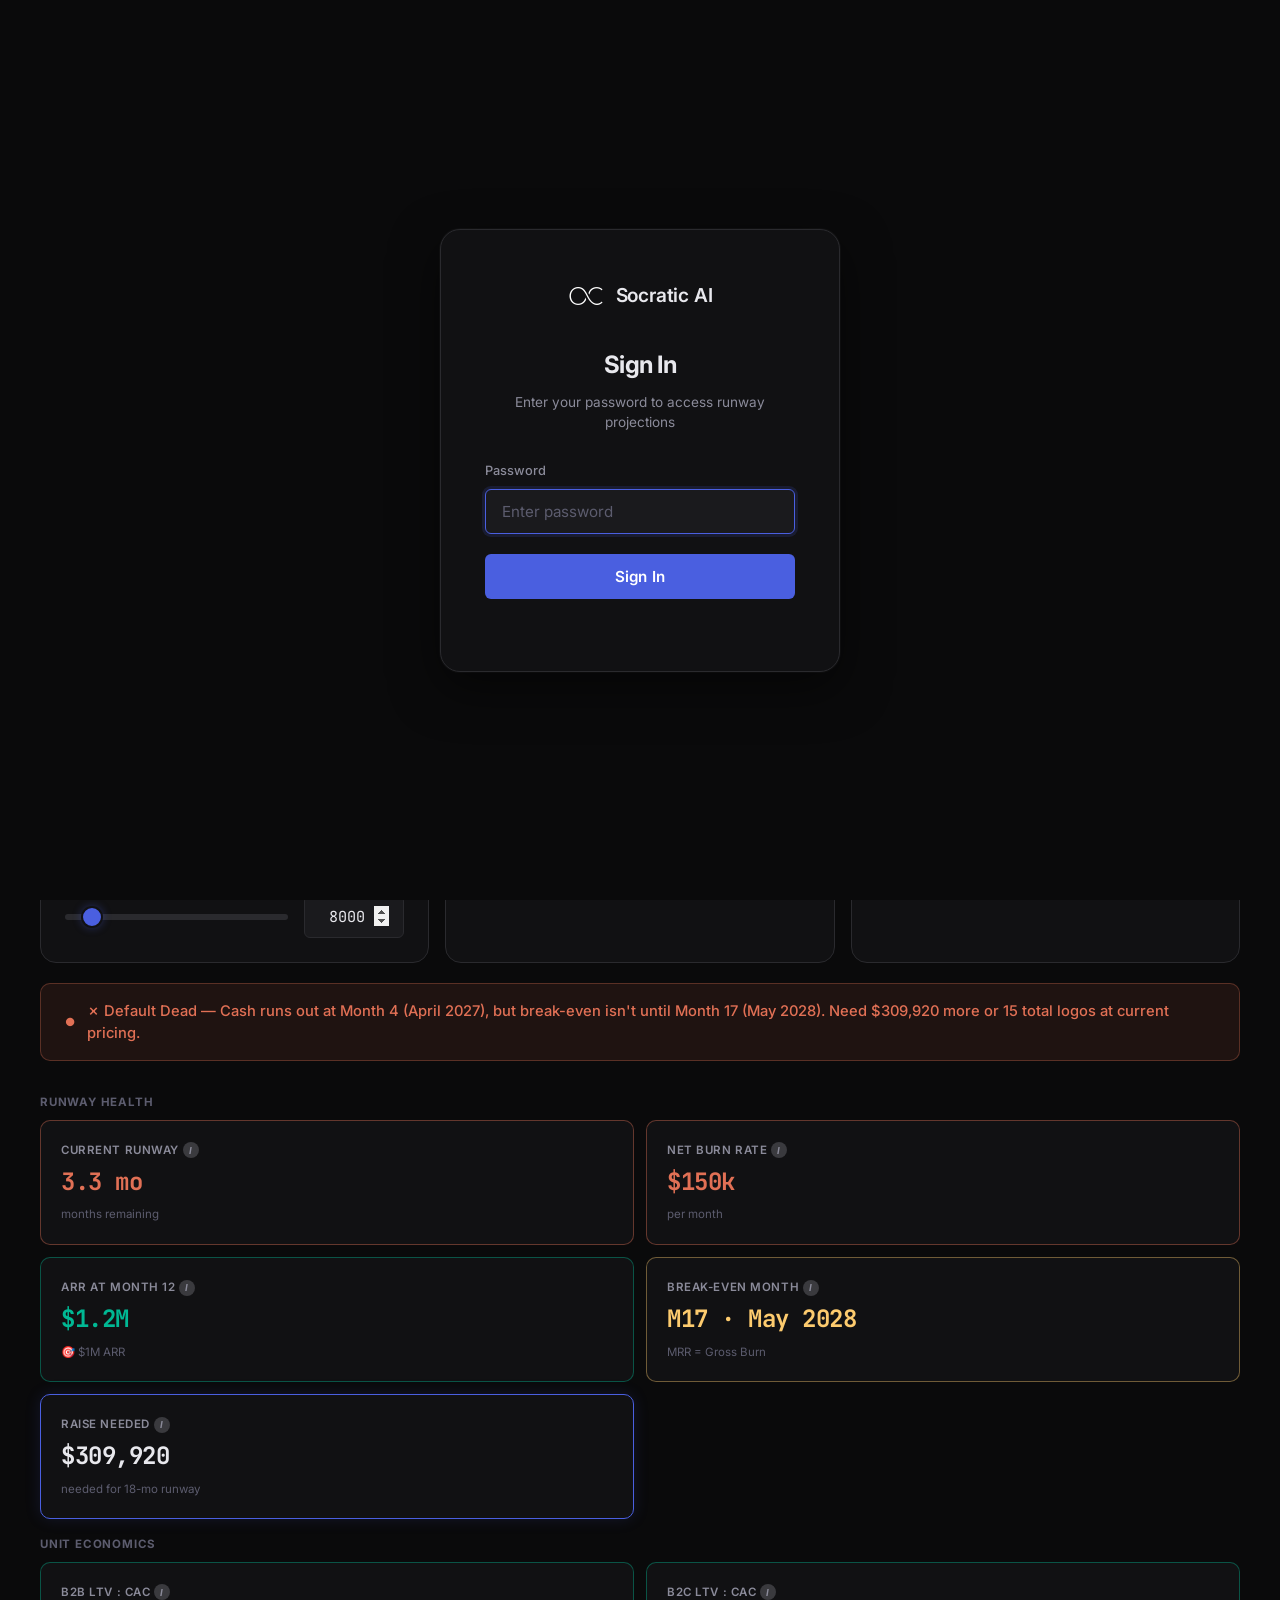
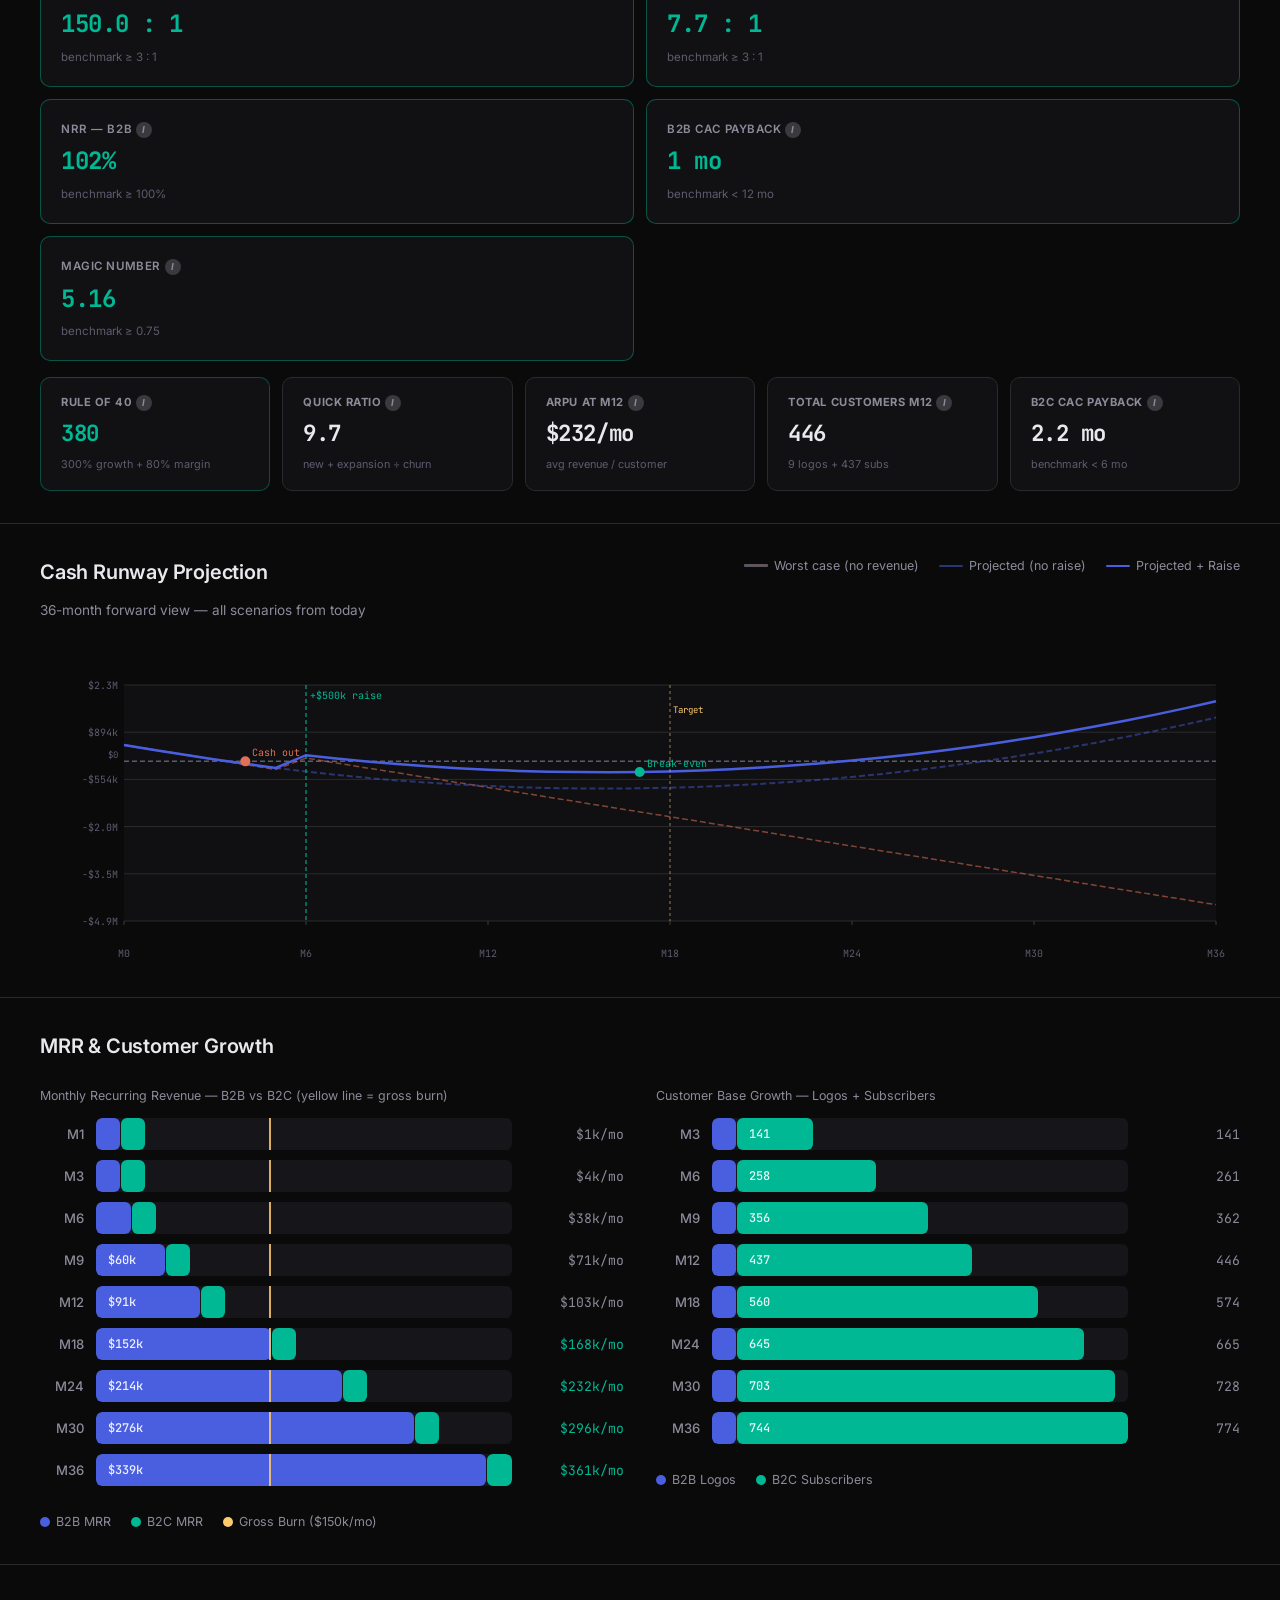
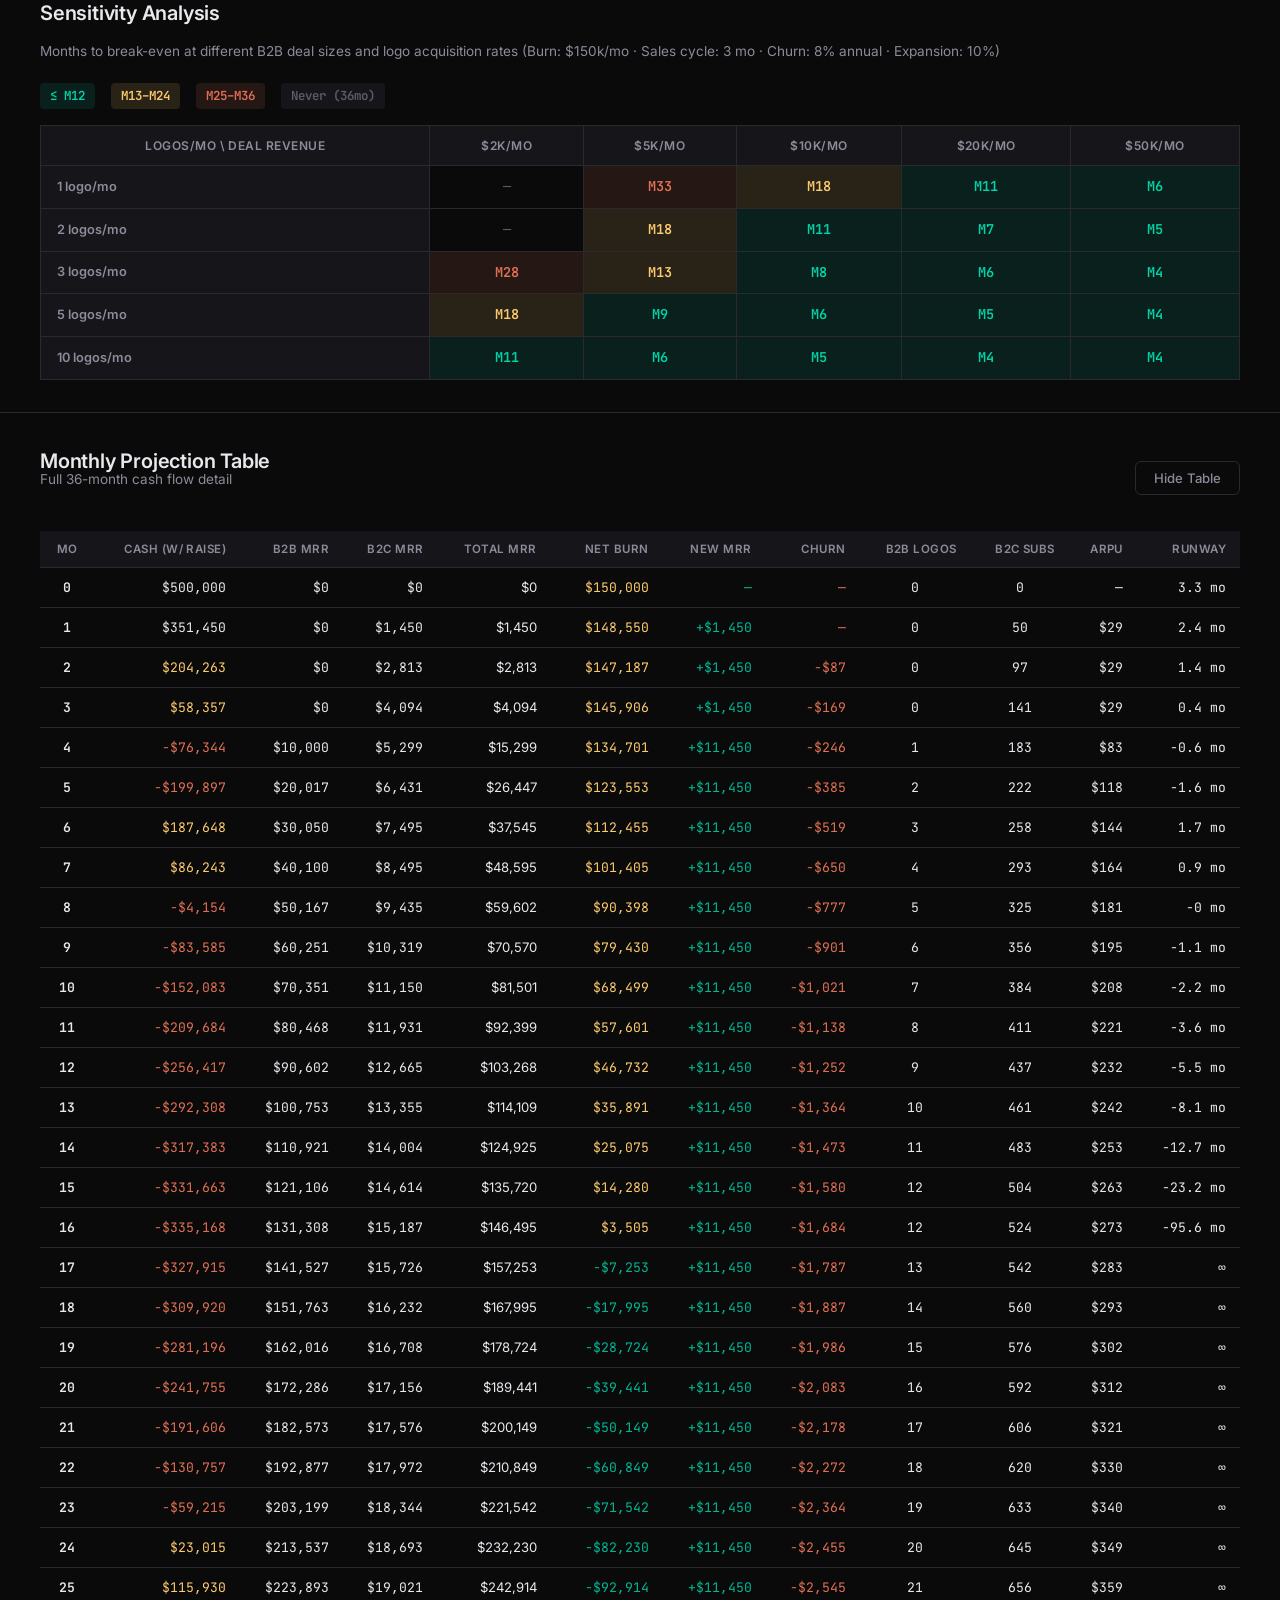
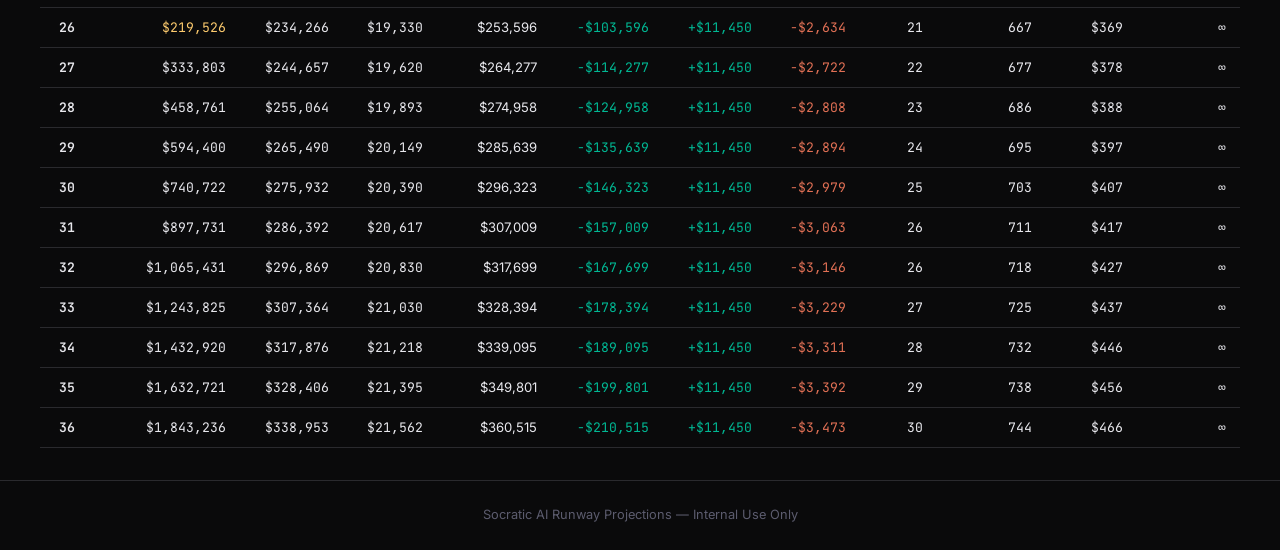
==== commit 35788761: "Add info tooltips to every field, KPI, and badge in runway calculator Every input field, derived sta" ====
--- a/runway.html
+++ b/runway.html
@@ -59,42 +59,42 @@
           </div>
           <div class="runway-fp-grid">
             <div class="fp-field">
-              <label>Cash in Bank</label>
+              <label>Cash in Bank <span class="info-tip"><span class="info-icon">i</span><span class="info-tooltip">Total cash currently sitting in your bank account. This is your starting point — everything is measured against how long this lasts.</span></span></label>
               <div class="fp-input-wrap">
                 <span class="fp-prefix">$</span>
                 <input type="number" id="cash-balance" value="500000" min="0" step="50000">
               </div>
             </div>
             <div class="fp-field">
-              <label>Monthly Gross Burn</label>
+              <label>Monthly Gross Burn <span class="info-tip"><span class="info-icon">i</span><span class="info-tooltip">Total monthly operating expenses — salaries, infrastructure, software, office, and all other costs — before any revenue is counted.</span></span></label>
               <div class="fp-input-wrap">
                 <span class="fp-prefix">$</span>
                 <input type="number" id="gross-burn" value="150000" min="0" step="10000">
               </div>
             </div>
             <div class="fp-field">
-              <label>Current B2B MRR</label>
+              <label>Current B2B MRR <span class="info-tip"><span class="info-icon">i</span><span class="info-tooltip">Monthly Recurring Revenue already coming in from existing enterprise contracts. Enter 0 if you have no paying enterprise clients yet.</span></span></label>
               <div class="fp-input-wrap">
                 <span class="fp-prefix">$</span>
                 <input type="number" id="current-mrr-b2b" value="0" min="0" step="1000">
               </div>
             </div>
             <div class="fp-field">
-              <label>Current B2C MRR</label>
+              <label>Current B2C MRR <span class="info-tip"><span class="info-icon">i</span><span class="info-tooltip">Monthly Recurring Revenue already coming in from existing individual subscribers. Enter 0 if you have no paying subscribers yet.</span></span></label>
               <div class="fp-input-wrap">
                 <span class="fp-prefix">$</span>
                 <input type="number" id="current-mrr-b2c" value="0" min="0" step="500">
               </div>
             </div>
             <div class="fp-field">
-              <label>Gross Margin <span class="fp-hint">software COGS</span></label>
+              <label>Gross Margin <span class="fp-hint">software COGS</span> <span class="info-tip"><span class="info-icon">i</span><span class="info-tooltip">% of revenue left after direct AI/hosting costs (e.g. API calls, compute). Pure software typically runs 70–85%. Used in LTV and Rule of 40 calculations.</span></span></label>
               <div class="fp-input-wrap">
                 <input type="number" id="gross-margin-pct" value="80" min="0" max="100" step="1">
                 <span class="fp-suffix">%</span>
               </div>
             </div>
             <div class="fp-field">
-              <label>Monthly S&amp;M Budget <span class="fp-hint">for Magic No.</span></label>
+              <label>Monthly S&amp;M Budget <span class="fp-hint">for Magic No.</span> <span class="info-tip"><span class="info-icon">i</span><span class="info-tooltip">Monthly spend on Sales &amp; Marketing. Used to calculate the Magic Number — how efficiently you convert S&amp;M spend into new recurring revenue.</span></span></label>
               <div class="fp-input-wrap">
                 <span class="fp-prefix">$</span>
                 <input type="number" id="monthly-sales-budget" value="20000" min="0" step="1000">
@@ -110,28 +110,28 @@
           <div class="runway-input-block">
             <h3 class="runway-block-title">B2B Stream <span class="block-tag">Enterprise</span></h3>
             <div class="input-row">
-              <label>Deal Revenue / Logo / Month ($) <span class="input-hint">set from pricing calc</span></label>
+              <label>Deal Revenue / Client / Month ($) <span class="input-hint">set from pricing calc</span> <span class="info-tip"><span class="info-icon">i</span><span class="info-tooltip">Monthly revenue from one enterprise client (institution). Take the Total Price from the Pricing Calculator and divide by the contract length in months.</span></span></label>
               <div class="slider-input">
                 <input type="range" id="b2b-deal-slider" min="0" max="100000" step="500" value="10000">
                 <input type="number" id="b2b-deal-revenue" value="10000" min="0">
               </div>
             </div>
             <div class="input-row">
-              <label>New Logos per Month</label>
+              <label>New Clients per Month <span class="info-tip"><span class="info-icon">i</span><span class="info-tooltip">Number of new enterprise institutions (medical schools, hospitals, residency programs) you sign contracts with each month. Also called "new logos" in SaaS — each client adds their logo to your roster.</span></span></label>
               <div class="slider-input">
                 <input type="range" id="logos-slider" min="0" max="20" step="1" value="1">
                 <input type="number" id="new-logos" value="1" min="0">
               </div>
             </div>
             <div class="input-row">
-              <label>Sales Cycle (months)</label>
+              <label>Sales Cycle (months) <span class="info-tip"><span class="info-icon">i</span><span class="info-tooltip">Average time from first contact to a signed contract. Enterprise healthcare deals typically take 3–9 months. Revenue is delayed by this many months — deals you start today don't generate cash until later.</span></span></label>
               <div class="slider-input">
                 <input type="range" id="sales-cycle-slider" min="0" max="12" step="1" value="3">
                 <input type="number" id="sales-cycle" value="3" min="0" max="24">
               </div>
             </div>
             <div class="input-row">
-              <label>Annual Logo Churn (%)</label>
+              <label>Annual Client Churn (%) <span class="info-tip"><span class="info-icon">i</span><span class="info-tooltip">% of enterprise clients that cancel their contract each year. Industry benchmark: 5–10%. Lower is better — losing a client means losing their full annual revenue.</span></span></label>
               <div class="slider-input">
                 <input type="range" id="b2b-churn-slider" min="0" max="50" step="1" value="8">
                 <input type="number" id="b2b-churn" value="8" min="0" max="100">
@@ -139,7 +139,7 @@
               </div>
             </div>
             <div class="input-row">
-              <label>Annual Expansion MRR (%)</label>
+              <label>Annual Expansion MRR (%) <span class="info-tip"><span class="info-icon">i</span><span class="info-tooltip">Annual % growth in revenue from existing clients via upsells, seat expansion, or adding modules. When this exceeds churn %, your NRR goes above 100% — meaning existing clients alone grow your revenue.</span></span></label>
               <div class="slider-input">
                 <input type="range" id="expansion-slider" min="0" max="50" step="1" value="10">
                 <input type="number" id="expansion-pct" value="10" min="0" max="100">
@@ -147,7 +147,7 @@
               </div>
             </div>
             <div class="input-row">
-              <label>B2B CAC ($)</label>
+              <label>B2B CAC ($) <span class="info-tip"><span class="info-icon">i</span><span class="info-tooltip">Customer Acquisition Cost — total sales &amp; marketing spend required to close one enterprise deal. Includes salesperson time, travel, demos, and marketing attribution.</span></span></label>
               <div class="slider-input">
                 <input type="range" id="b2b-cac-slider" min="0" max="100000" step="500" value="8000">
                 <input type="number" id="b2b-cac" value="8000" min="0">
@@ -159,21 +159,21 @@
           <div class="runway-input-block">
             <h3 class="runway-block-title">B2C Stream <span class="block-tag b2c">Individual</span></h3>
             <div class="input-row">
-              <label>New Subscribers / Month</label>
+              <label>New Subscribers / Month <span class="info-tip"><span class="info-icon">i</span><span class="info-tooltip">Number of new individual users (students, clinicians) signing up each month via your website, app stores, or referrals.</span></span></label>
               <div class="slider-input">
                 <input type="range" id="subs-slider" min="0" max="1000" step="10" value="50">
                 <input type="number" id="new-subs" value="50" min="0">
               </div>
             </div>
             <div class="input-row">
-              <label>Monthly Price / Subscriber ($)</label>
+              <label>Monthly Price / Subscriber ($) <span class="info-tip"><span class="info-icon">i</span><span class="info-tooltip">What each individual subscriber pays per month. Common benchmarks: $10–20 (consumer), $29–49 (professional/prosumer), $99+ (specialist tools).</span></span></label>
               <div class="slider-input">
                 <input type="range" id="b2c-price-slider" min="0" max="500" step="1" value="29">
                 <input type="number" id="b2c-price" value="29" min="0">
               </div>
             </div>
             <div class="input-row">
-              <label>Monthly Churn Rate (%)</label>
+              <label>Monthly Churn Rate (%) <span class="info-tip"><span class="info-icon">i</span><span class="info-tooltip">% of subscribers who cancel each month. Industry benchmark: 3–8%. At 6% monthly churn, the average subscriber stays ~17 months. Lower churn = higher LTV.</span></span></label>
               <div class="slider-input">
                 <input type="range" id="b2c-churn-slider" min="0" max="30" step="1" value="6">
                 <input type="number" id="b2c-churn" value="6" min="0" max="100">
@@ -181,7 +181,7 @@
               </div>
             </div>
             <div class="input-row">
-              <label>B2C CAC ($)</label>
+              <label>B2C CAC ($) <span class="info-tip"><span class="info-icon">i</span><span class="info-tooltip">Customer Acquisition Cost — average cost to acquire one subscriber via paid ads, content marketing, or referral programs. Must be lower than LTV to be sustainable.</span></span></label>
               <div class="slider-input">
                 <input type="range" id="b2c-cac-slider" min="0" max="500" step="5" value="50">
                 <input type="number" id="b2c-cac" value="50" min="0">
@@ -191,11 +191,11 @@
             <!-- B2C derived stats -->
             <div class="stream-stats">
               <div class="stream-stat">
-                <span class="stat-label">B2C Steady-State MRR</span>
+                <span class="stat-label">B2C Steady-State MRR <span class="info-tip"><span class="info-icon">i</span><span class="info-tooltip">The MRR ceiling your B2C stream approaches over time at current growth and churn rates. Formula: (New Subs × Price) ÷ Monthly Churn %.</span></span></span>
                 <span class="stat-value mono" id="b2c-steady-state">—</span>
               </div>
               <div class="stream-stat">
-                <span class="stat-label">Avg Subscriber Lifetime</span>
+                <span class="stat-label">Avg Subscriber Lifetime <span class="info-tip"><span class="info-icon">i</span><span class="info-tooltip">Average months a subscriber stays before cancelling. Formula: 1 ÷ Monthly Churn Rate. At 6% churn = ~17 months average lifetime.</span></span></span>
                 <span class="stat-value mono" id="b2c-lifetime">—</span>
               </div>
             </div>
@@ -205,21 +205,21 @@
           <div class="runway-input-block">
             <h3 class="runway-block-title">Raise Planning</h3>
             <div class="input-row">
-              <label>Target Runway (months)</label>
+              <label>Target Runway (months) <span class="info-tip"><span class="info-icon">i</span><span class="info-tooltip">How many months of cash you want to maintain. Rule of thumb: always keep 18+ months. Start fundraising when you have 12 months left — closing a round takes 3–6 months.</span></span></label>
               <div class="slider-input">
                 <input type="range" id="target-runway-slider" min="6" max="36" step="1" value="18">
                 <input type="number" id="target-runway" value="18" min="1" max="60">
               </div>
             </div>
             <div class="input-row">
-              <label>Planned Raise ($)</label>
+              <label>Planned Raise ($) <span class="info-tip"><span class="info-icon">i</span><span class="info-tooltip">Amount you plan to raise in your next funding round (seed, bridge, Series A, etc.). This cash lands in your account on the close date and extends your runway.</span></span></label>
               <div class="slider-input">
                 <input type="range" id="raise-slider" min="0" max="5000000" step="100000" value="0">
                 <input type="number" id="planned-raise" value="0" min="0">
               </div>
             </div>
             <div class="input-row">
-              <label>Raise Closes in (month)</label>
+              <label>Raise Closes in (month) <span class="info-tip"><span class="info-icon">i</span><span class="info-tooltip">Which month from today you expect the raise to close and cash to land in your account. A warning appears if this is later than your cash-out date.</span></span></label>
               <div class="slider-input">
                 <input type="range" id="raise-month-slider" min="1" max="24" step="1" value="6">
                 <input type="number" id="raise-close-month" value="6" min="1" max="36">
@@ -229,11 +229,11 @@
             <!-- Raise derived stats -->
             <div class="stream-stats">
               <div class="stream-stat">
-                <span class="stat-label">Break-even MRR Target</span>
+                <span class="stat-label">Break-even MRR Target <span class="info-tip"><span class="info-icon">i</span><span class="info-tooltip">The monthly recurring revenue you need to reach so that MRR ≥ Gross Burn — at this point you stop burning cash from operations.</span></span></span>
                 <span class="stat-value mono" id="breakeven-mrr-target">—</span>
               </div>
               <div class="stream-stat">
-                <span class="stat-label">Logos Needed to Break-even</span>
+                <span class="stat-label">Clients Needed to Break-even <span class="info-tip"><span class="info-icon">i</span><span class="info-tooltip">Number of enterprise clients required at the current deal size to cover your monthly gross burn entirely from B2B revenue alone.</span></span></span>
                 <span class="stat-value mono" id="logos-to-breakeven">—</span>
               </div>
             </div>
@@ -265,27 +265,27 @@
         <div class="kpi-row-label">Runway Health</div>
         <div class="kpi-grid" id="kpi-grid-runway">
           <div class="kpi-card" id="kpi-runway">
-            <span class="kpi-label">Current Runway</span>
+            <span class="kpi-label">Current Runway <span class="info-tip"><span class="info-icon">i</span><span class="info-tooltip">Months of cash remaining at your current net burn rate. Formula: Cash ÷ (Gross Burn − MRR). 🔴 &lt;6 mo  🟡 6–12 mo  🟢 ≥18 mo</span></span></span>
             <span class="kpi-value mono" id="kpi-runway-val">—</span>
             <span class="kpi-sub">months remaining</span>
           </div>
           <div class="kpi-card" id="kpi-netburn">
-            <span class="kpi-label">Net Burn Rate</span>
+            <span class="kpi-label">Net Burn Rate <span class="info-tip"><span class="info-icon">i</span><span class="info-tooltip">Monthly cash consumption after subtracting all revenue. Formula: Gross Burn − Total MRR. Negative means you're cash-flow positive — revenue exceeds expenses.</span></span></span>
             <span class="kpi-value mono" id="kpi-netburn-val">—</span>
             <span class="kpi-sub">per month</span>
           </div>
           <div class="kpi-card" id="kpi-arr">
-            <span class="kpi-label">ARR at Month 12</span>
+            <span class="kpi-label">ARR at Month 12 <span class="info-tip"><span class="info-icon">i</span><span class="info-tooltip">Annualized Run Rate — projected MRR at month 12 multiplied by 12. Key milestones investors track: $500k → $1M → $3M → $10M ARR.</span></span></span>
             <span class="kpi-value mono" id="kpi-arr-val">—</span>
             <span class="kpi-sub" id="kpi-arr-sub">annualized</span>
           </div>
           <div class="kpi-card" id="kpi-breakeven">
-            <span class="kpi-label">Break-even Month</span>
+            <span class="kpi-label">Break-even Month <span class="info-tip"><span class="info-icon">i</span><span class="info-tooltip">The month when MRR first equals or exceeds Gross Burn. After this point, operations no longer consume cash — you're self-sustaining.</span></span></span>
             <span class="kpi-value mono" id="kpi-breakeven-val">—</span>
             <span class="kpi-sub">MRR = Gross Burn</span>
           </div>
           <div class="kpi-card accent" id="kpi-raise">
-            <span class="kpi-label">Raise Needed</span>
+            <span class="kpi-label">Raise Needed <span class="info-tip"><span class="info-icon">i</span><span class="info-tooltip">Additional capital required to fund your target runway, beyond current cash and projected revenue. Formula: (Burn × Target Months) − Cash − Projected Revenue − Planned Raise.</span></span></span>
             <span class="kpi-value mono" id="kpi-raise-val">—</span>
             <span class="kpi-sub" id="kpi-raise-sub">for target runway</span>
           </div>
@@ -294,27 +294,27 @@
         <div class="kpi-row-label" style="margin-top: 16px;">Unit Economics</div>
         <div class="kpi-grid" id="kpi-grid-economics">
           <div class="kpi-card" id="kpi-b2b-ltvcac">
-            <span class="kpi-label">B2B LTV : CAC</span>
+            <span class="kpi-label">B2B LTV : CAC <span class="info-tip"><span class="info-icon">i</span><span class="info-tooltip">Lifetime Value ÷ Customer Acquisition Cost for enterprise clients. LTV = Deal Revenue × Avg Lifetime × Gross Margin. Benchmark ≥ 3:1. Below 1:1 means you lose money on every client.</span></span></span>
             <span class="kpi-value mono" id="kpi-b2b-ltvcac-val">—</span>
             <span class="kpi-sub">benchmark ≥ 3 : 1</span>
           </div>
           <div class="kpi-card" id="kpi-b2c-ltvcac">
-            <span class="kpi-label">B2C LTV : CAC</span>
+            <span class="kpi-label">B2C LTV : CAC <span class="info-tip"><span class="info-icon">i</span><span class="info-tooltip">Lifetime Value ÷ Customer Acquisition Cost for individual subscribers. LTV = Monthly Price × Avg Lifetime × Gross Margin. Benchmark ≥ 3:1.</span></span></span>
             <span class="kpi-value mono" id="kpi-b2c-ltvcac-val">—</span>
             <span class="kpi-sub">benchmark ≥ 3 : 1</span>
           </div>
           <div class="kpi-card" id="kpi-nrr">
-            <span class="kpi-label">NRR (B2B)</span>
+            <span class="kpi-label">NRR — B2B <span class="info-tip"><span class="info-icon">i</span><span class="info-tooltip">Net Revenue Retention — % of B2B revenue retained after 12 months, including upsells and minus churn. Above 100% means existing clients alone grow your revenue. The #1 metric Series B+ investors look at.</span></span></span>
             <span class="kpi-value mono" id="kpi-nrr-val">—</span>
             <span class="kpi-sub">benchmark ≥ 100%</span>
           </div>
           <div class="kpi-card" id="kpi-cac-payback-b2b">
-            <span class="kpi-label">B2B CAC Payback</span>
+            <span class="kpi-label">B2B CAC Payback <span class="info-tip"><span class="info-icon">i</span><span class="info-tooltip">Months to recover your enterprise client acquisition cost from gross margin. Formula: CAC ÷ (Monthly Revenue × Gross Margin %). Benchmark &lt;12 months.</span></span></span>
             <span class="kpi-value mono" id="kpi-cac-payback-b2b-val">—</span>
             <span class="kpi-sub">benchmark &lt; 12 mo</span>
           </div>
           <div class="kpi-card" id="kpi-magic">
-            <span class="kpi-label">Magic Number</span>
+            <span class="kpi-label">Magic Number <span class="info-tip"><span class="info-icon">i</span><span class="info-tooltip">Measures S&amp;M efficiency. Formula: Net New ARR (year 1) ÷ Annual S&amp;M Spend. ≥0.75 = efficient, ≥1.0 = excellent. Below 0.25 means your sales engine is not working.</span></span></span>
             <span class="kpi-value mono" id="kpi-magic-val">—</span>
             <span class="kpi-sub">benchmark ≥ 0.75</span>
           </div>
@@ -323,27 +323,27 @@
         <!-- Badges row -->
         <div class="badges-row">
           <div class="metric-badge" id="rule40-badge">
-            <span class="badge-label">Rule of 40</span>
+            <span class="badge-label">Rule of 40 <span class="info-tip"><span class="info-icon">i</span><span class="info-tooltip">YoY revenue growth % + gross margin %. A healthy SaaS scores ≥40. Fast-growing early-stage companies often score 80–150+. Below 40 signals you need to either grow faster or cut costs.</span></span></span>
             <span class="badge-value mono" id="rule40-val">—</span>
             <span class="badge-detail" id="rule40-detail">growth + margin</span>
           </div>
           <div class="metric-badge" id="quick-ratio-badge">
-            <span class="badge-label">Quick Ratio</span>
+            <span class="badge-label">Quick Ratio <span class="info-tip"><span class="info-icon">i</span><span class="info-tooltip">Growth efficiency score. Formula: (New MRR + Expansion MRR) ÷ Churned MRR at month 12. &gt;4 = excellent, 1–4 = growing, &lt;1 = shrinking. Measures how much new revenue you generate per dollar lost to churn.</span></span></span>
             <span class="badge-value mono" id="quick-ratio-val">—</span>
-            <span class="badge-detail">new+expansion / churn</span>
+            <span class="badge-detail">new + expansion ÷ churn</span>
           </div>
           <div class="metric-badge" id="arpu-badge">
-            <span class="badge-label">ARPU at M12</span>
+            <span class="badge-label">ARPU at M12 <span class="info-tip"><span class="info-icon">i</span><span class="info-tooltip">Average Revenue Per User at month 12. Formula: Total MRR ÷ Total Active Customers. Higher ARPU = more revenue per customer, easier path to profitability.</span></span></span>
             <span class="badge-value mono" id="arpu-val">—</span>
             <span class="badge-detail">avg revenue / customer</span>
           </div>
           <div class="metric-badge" id="customers-badge">
-            <span class="badge-label">Total Customers M12</span>
+            <span class="badge-label">Total Customers M12 <span class="info-tip"><span class="info-icon">i</span><span class="info-tooltip">Combined count of active enterprise clients and individual subscribers at month 12, after accounting for growth and churn in both streams.</span></span></span>
             <span class="badge-value mono" id="customers-val">—</span>
-            <span class="badge-detail" id="customers-detail">B2B logos + B2C subs</span>
+            <span class="badge-detail" id="customers-detail">B2B clients + B2C subs</span>
           </div>
           <div class="metric-badge" id="b2c-payback-badge">
-            <span class="badge-label">B2C CAC Payback</span>
+            <span class="badge-label">B2C CAC Payback <span class="info-tip"><span class="info-icon">i</span><span class="info-tooltip">Months to recover your subscriber acquisition cost from gross margin. Formula: CAC ÷ (Monthly Price × Gross Margin %). Benchmark &lt;6 months for consumer SaaS.</span></span></span>
             <span class="badge-value mono" id="b2c-payback-val">—</span>
             <span class="badge-detail">benchmark &lt; 6 mo</span>
           </div>
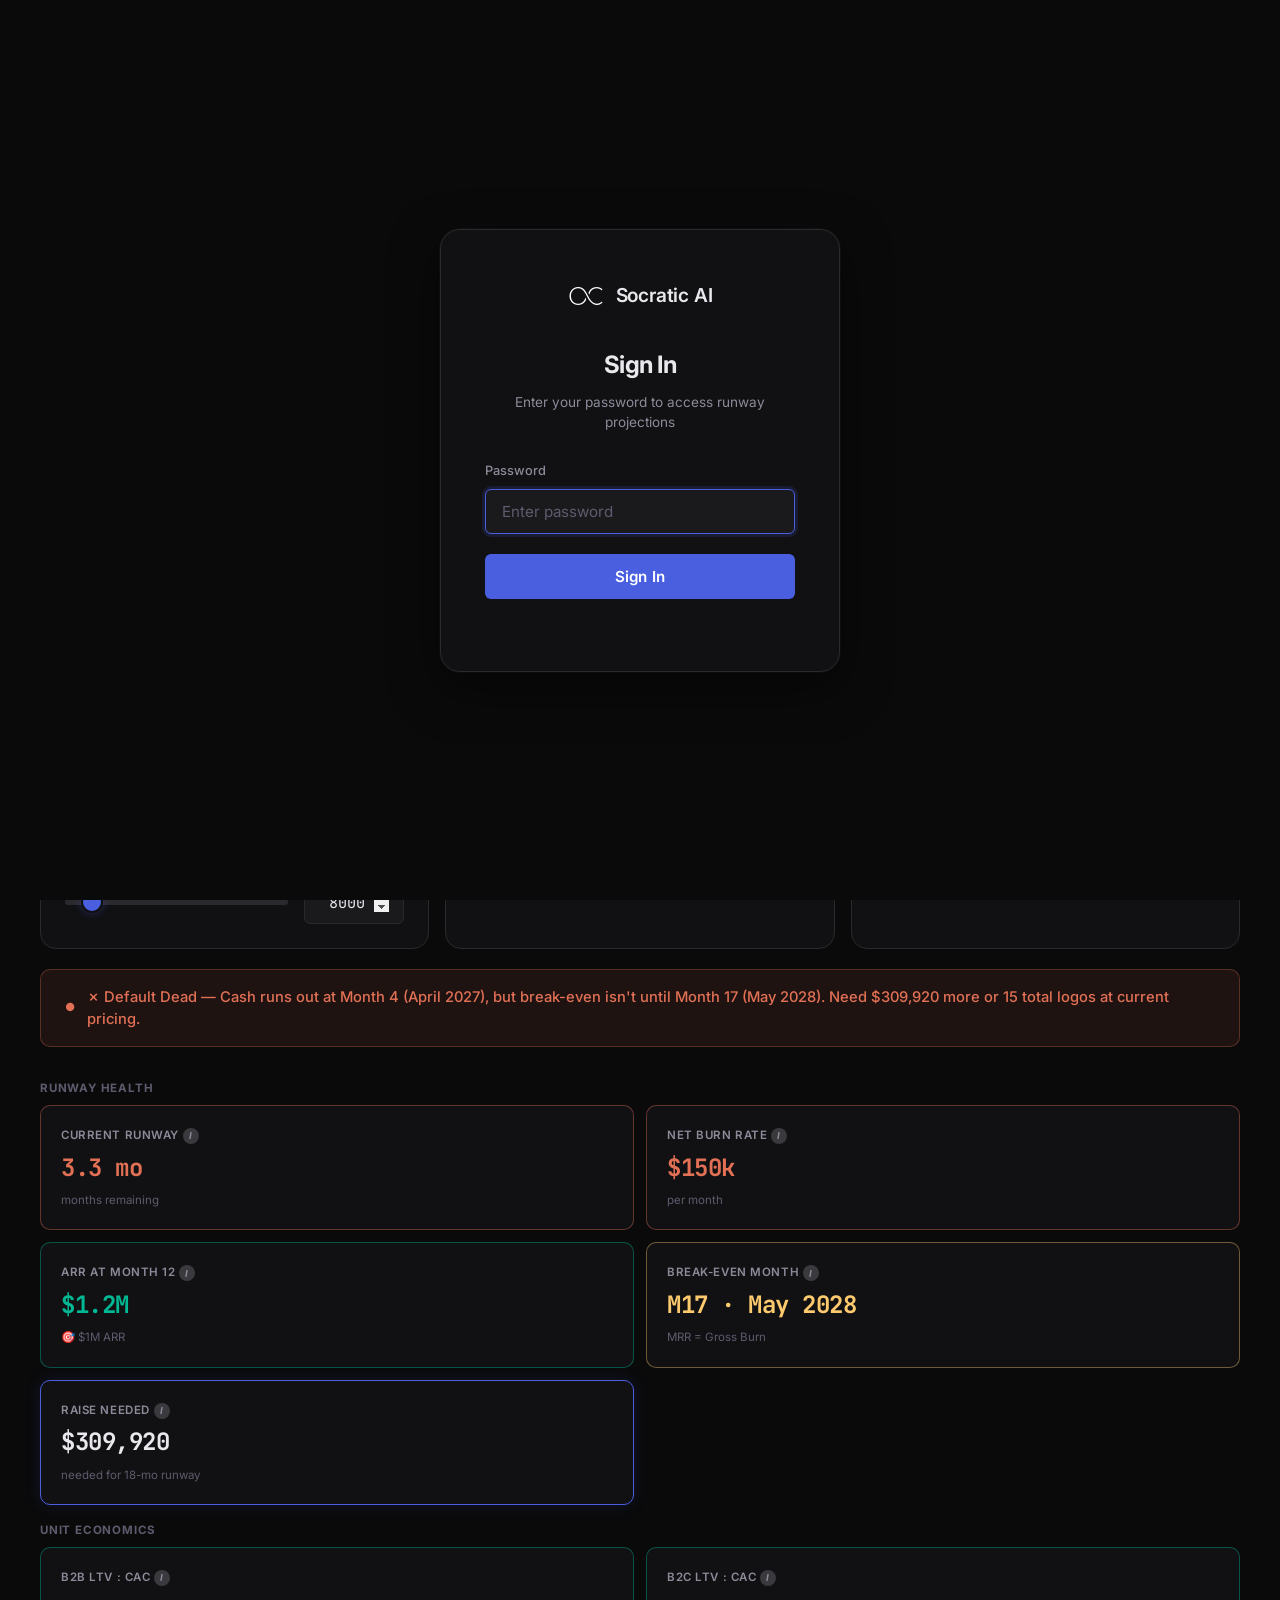
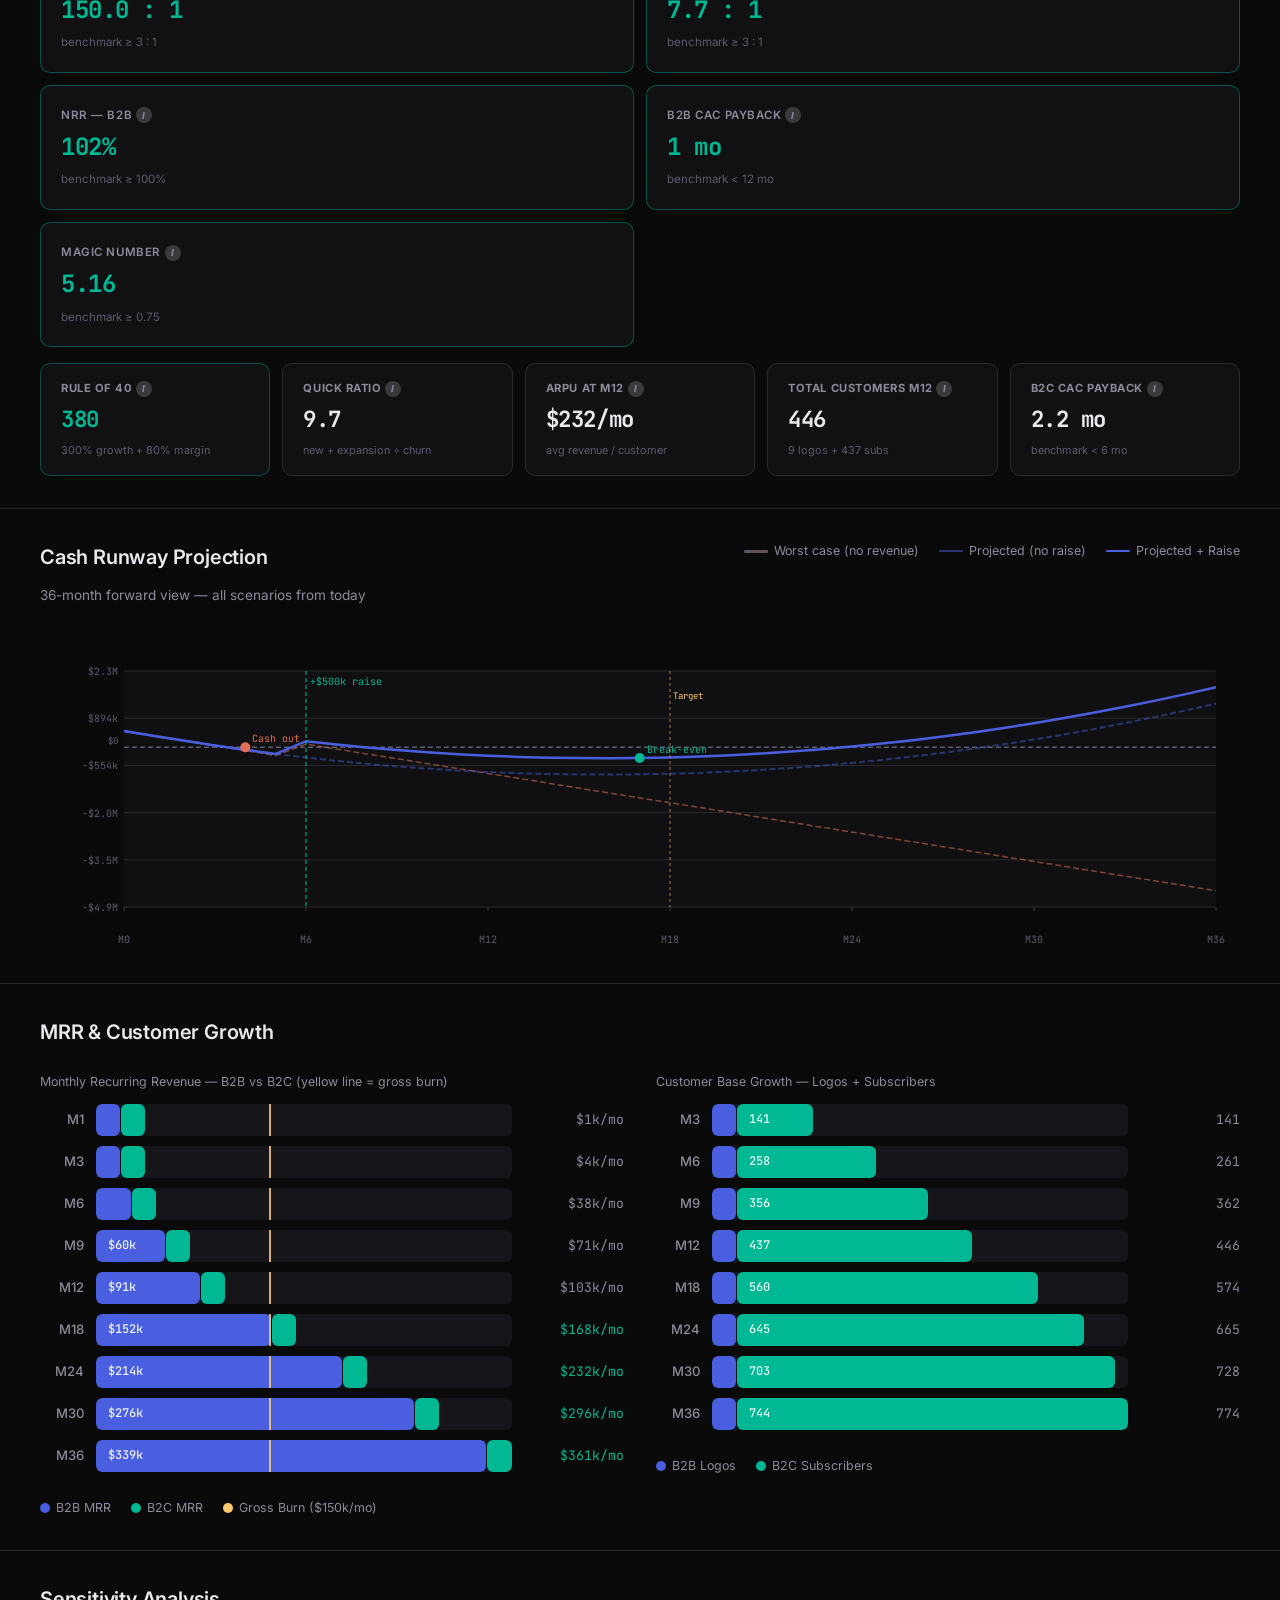
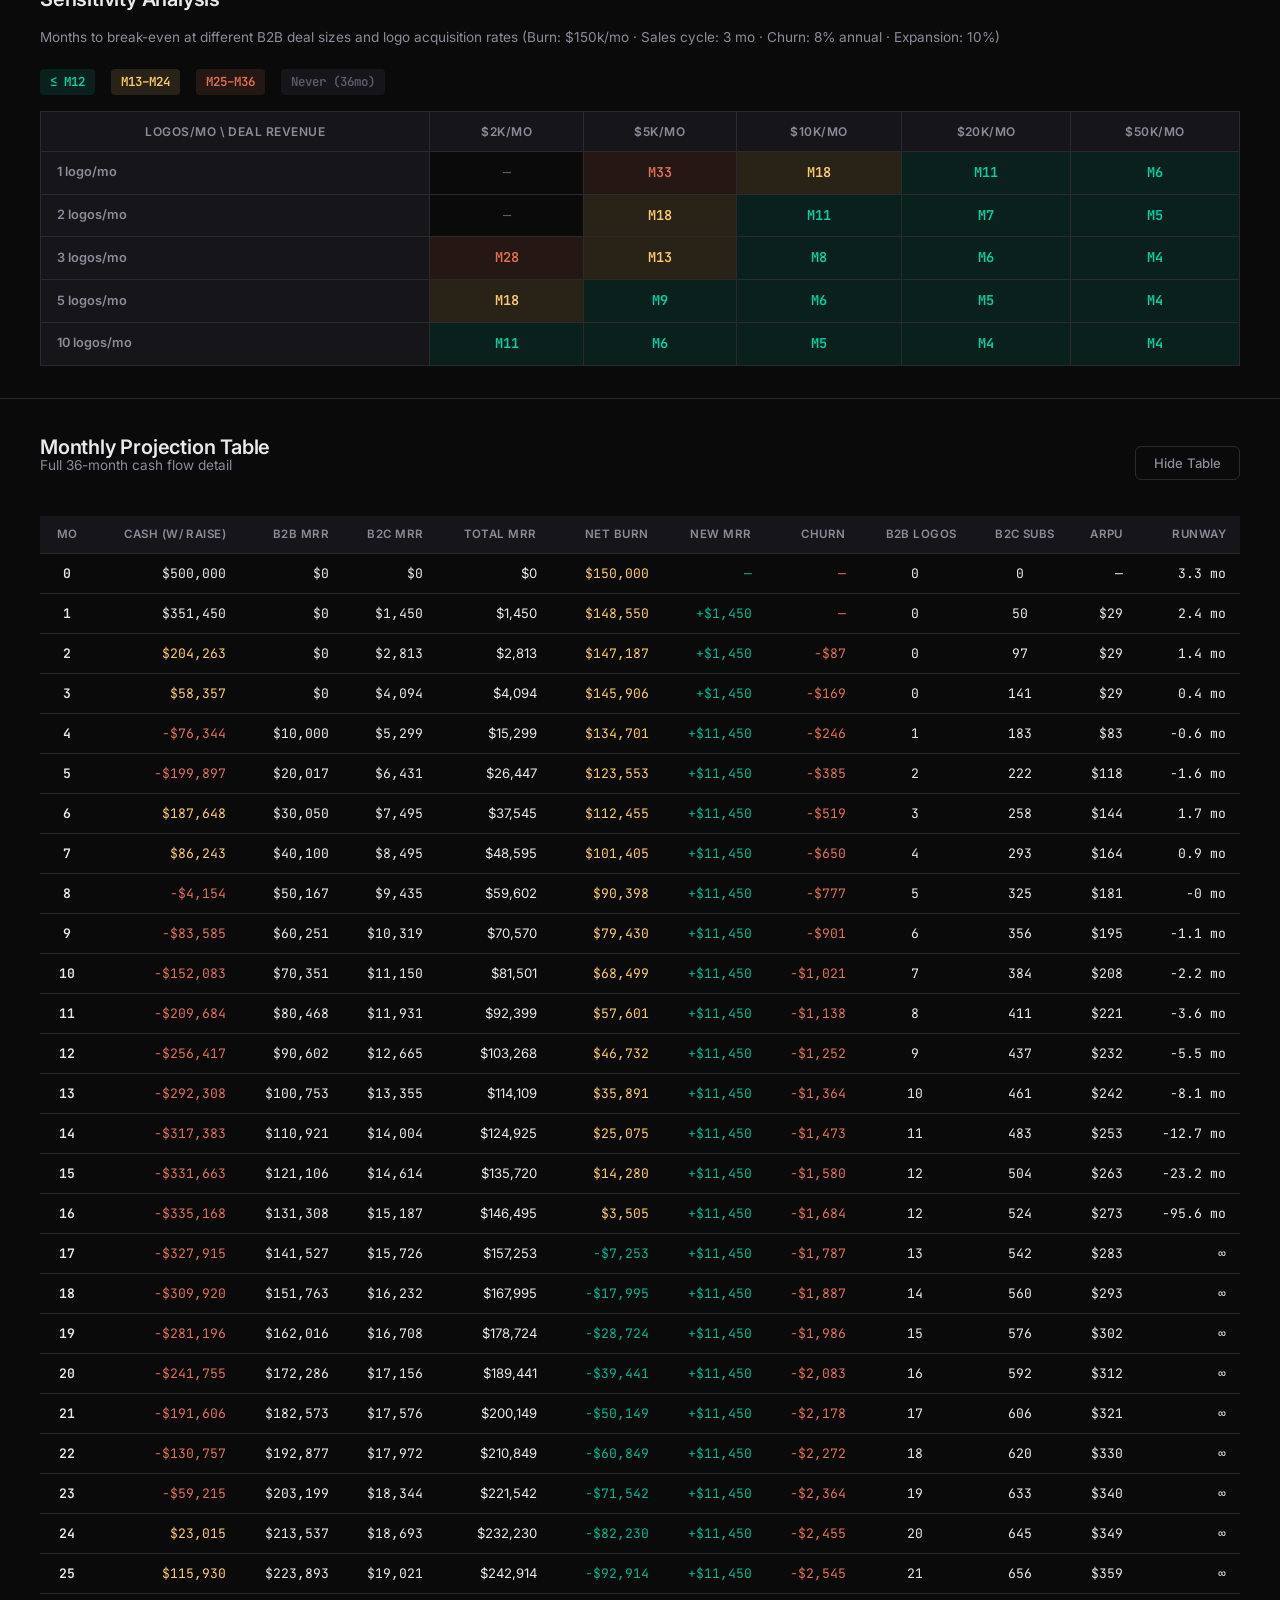
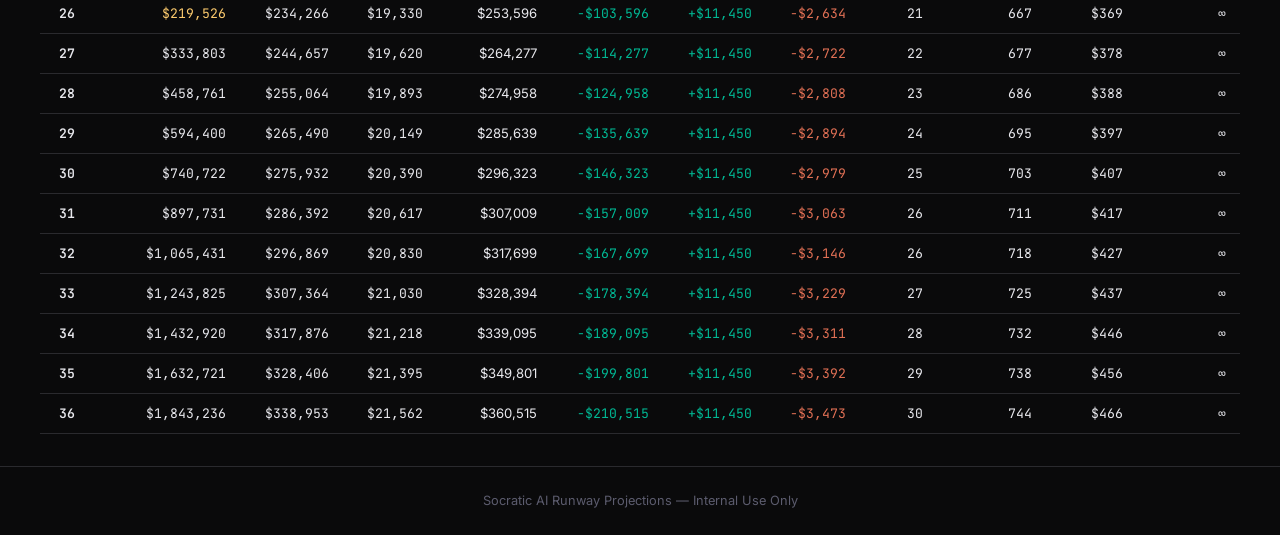
==== commit 40f4549d: "Fix info-tip icon alignment — always inline next to label text Root cause: .fp-field label used flex" ====
--- a/runway.html
+++ b/runway.html
@@ -87,14 +87,14 @@
               </div>
             </div>
             <div class="fp-field">
-              <label>Gross Margin <span class="fp-hint">software COGS</span> <span class="info-tip"><span class="info-icon">i</span><span class="info-tooltip">% of revenue left after direct AI/hosting costs (e.g. API calls, compute). Pure software typically runs 70–85%. Used in LTV and Rule of 40 calculations.</span></span></label>
+              <label>Gross Margin <span class="info-tip"><span class="info-icon">i</span><span class="info-tooltip">% of revenue left after direct AI/hosting costs (e.g. API calls, compute). Pure software typically runs 70–85%. Used in LTV and Rule of 40 calculations.</span></span><span class="fp-hint">software COGS</span></label>
               <div class="fp-input-wrap">
                 <input type="number" id="gross-margin-pct" value="80" min="0" max="100" step="1">
                 <span class="fp-suffix">%</span>
               </div>
             </div>
             <div class="fp-field">
-              <label>Monthly S&amp;M Budget <span class="fp-hint">for Magic No.</span> <span class="info-tip"><span class="info-icon">i</span><span class="info-tooltip">Monthly spend on Sales &amp; Marketing. Used to calculate the Magic Number — how efficiently you convert S&amp;M spend into new recurring revenue.</span></span></label>
+              <label>Monthly S&amp;M Budget <span class="info-tip"><span class="info-icon">i</span><span class="info-tooltip">Monthly spend on Sales &amp; Marketing. Used to calculate the Magic Number — how efficiently you convert S&amp;M spend into new recurring revenue.</span></span><span class="fp-hint">for Magic No.</span></label>
               <div class="fp-input-wrap">
                 <span class="fp-prefix">$</span>
                 <input type="number" id="monthly-sales-budget" value="20000" min="0" step="1000">
--- a/style.css
+++ b/style.css
@@ -577,6 +577,9 @@
 .info-tip {
   position: relative;
   display: inline-flex;
+  align-items: center;
+  vertical-align: middle;
+  line-height: 1;
 }
 
 .info-icon {
@@ -1361,18 +1364,22 @@
   font-size: 0.78rem;
   font-weight: 500;
   color: var(--color-text-muted);
-  line-height: 1.3;
+  line-height: 1.4;
   min-height: 34px;
   display: flex;
-  flex-direction: column;
-  justify-content: flex-start;
+  flex-wrap: wrap;
+  align-items: center;
+  align-content: flex-start;
+  gap: 0 4px;
 }
 
 .fp-hint {
+  flex-basis: 100%;   /* pushes to its own line below */
   font-size: 0.68rem;
   font-weight: 400;
   color: var(--color-text-dim);
-  margin-top: 2px;
+  line-height: 1.2;
+  margin-top: 1px;
 }
 
 .fp-input-wrap {
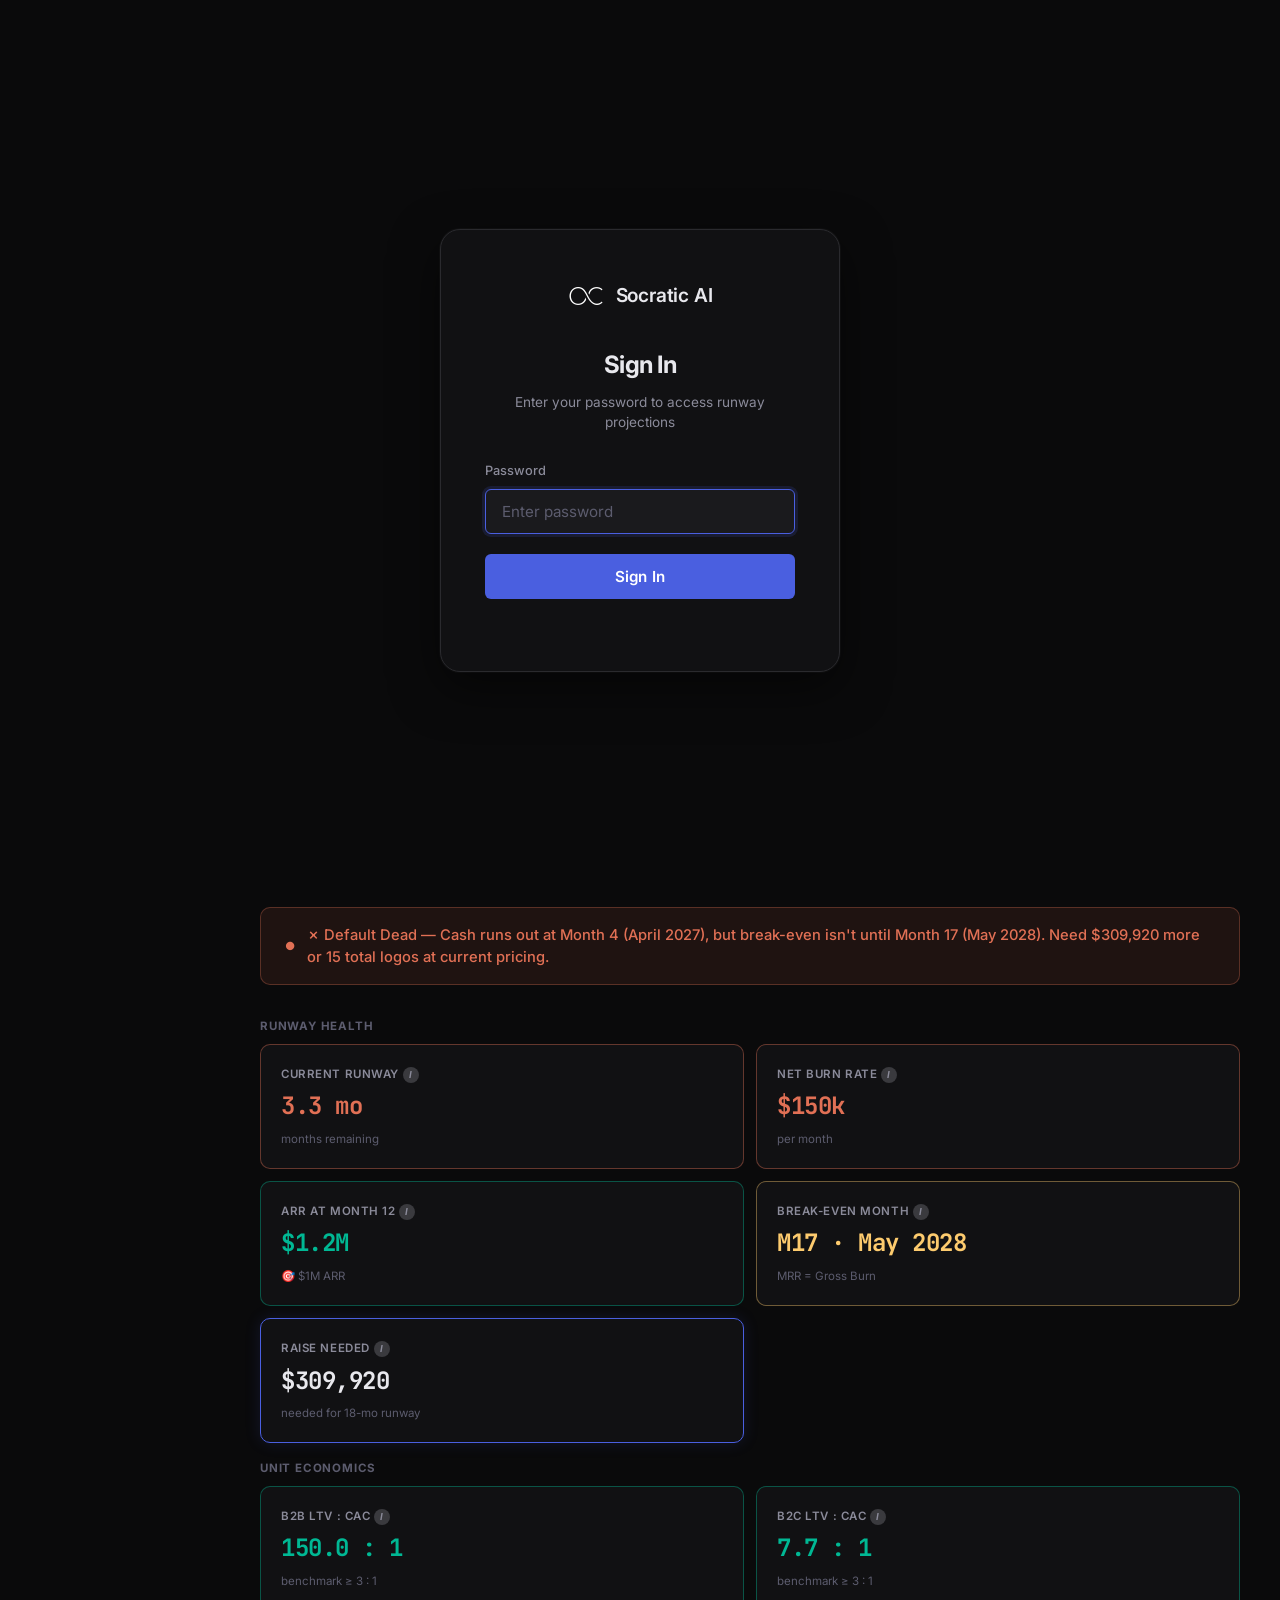
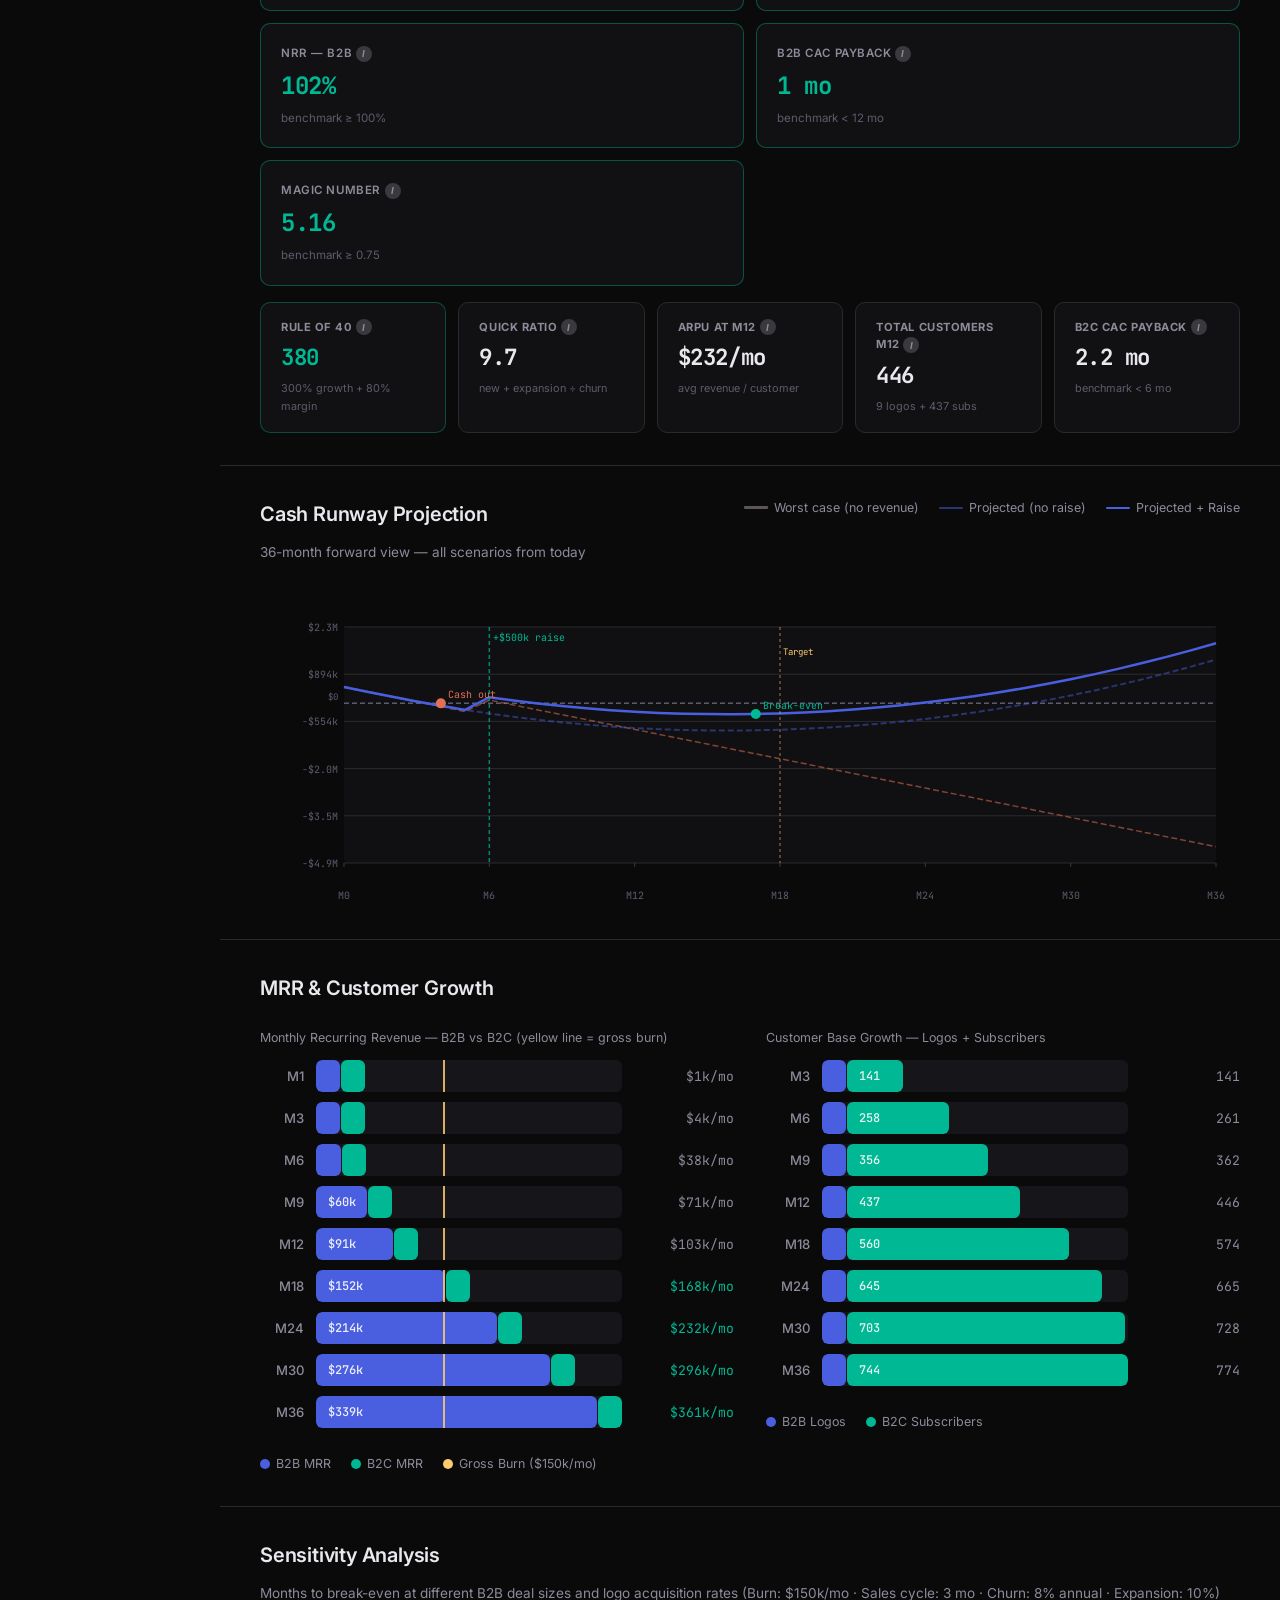
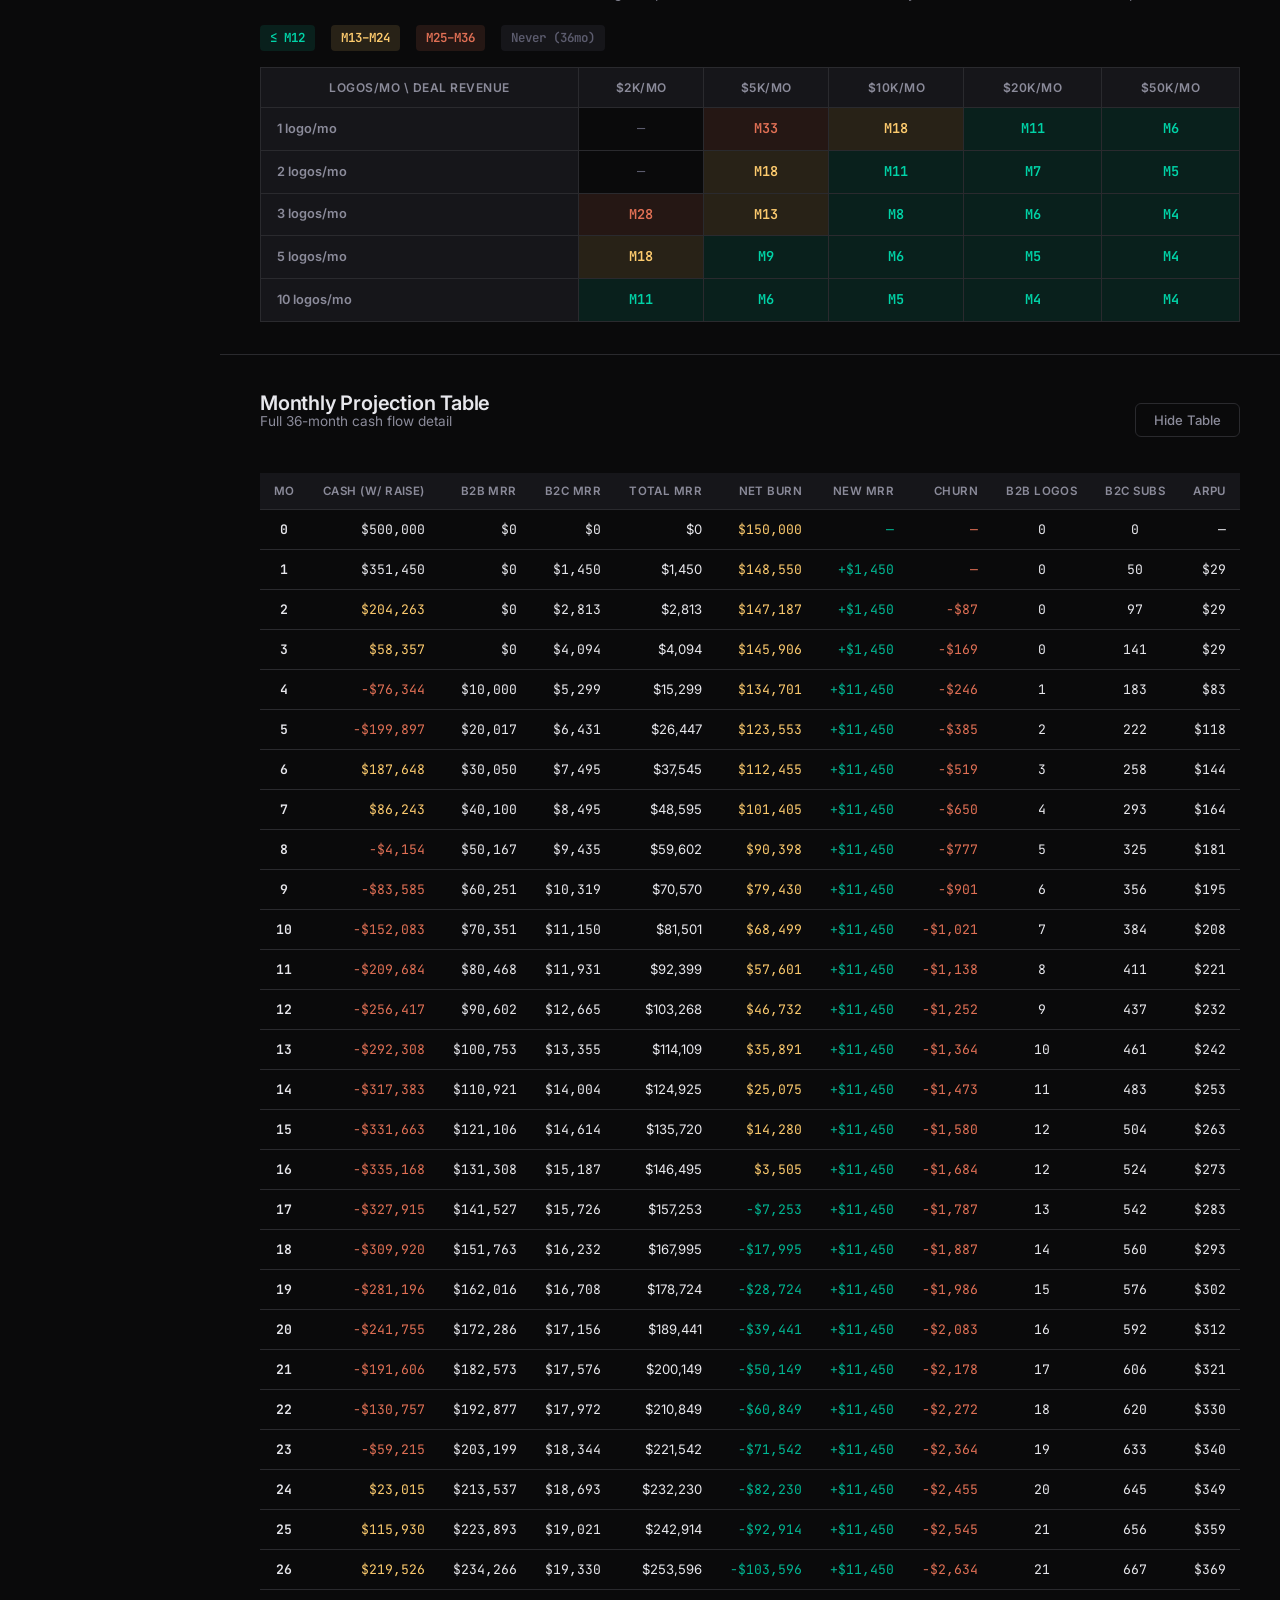
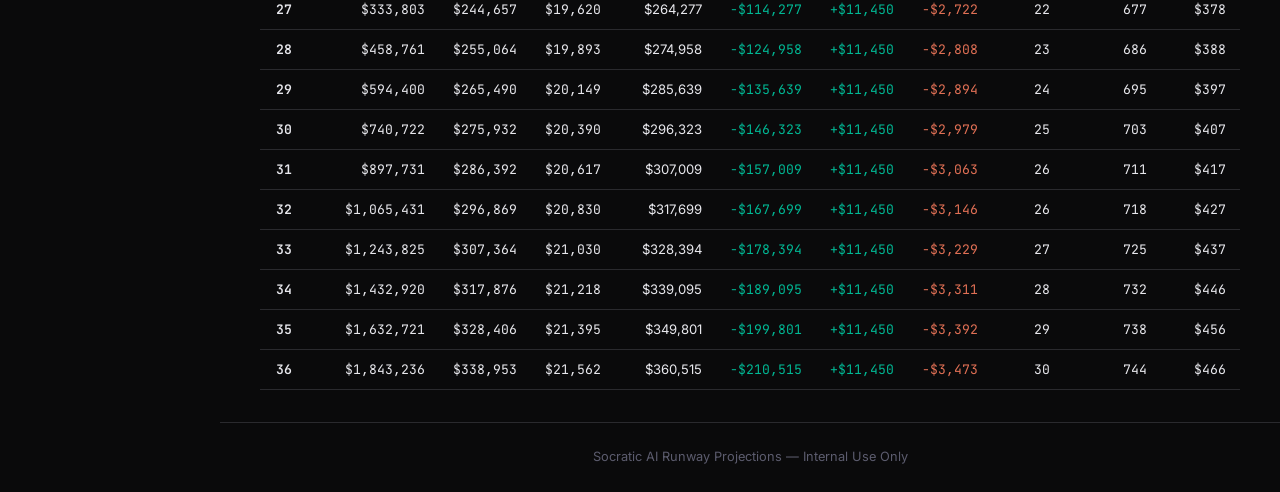
==== commit 0a637856: "Add collapsible left sidebar navigation with mobile hamburger menu - Fixed sidebar (220px) with Pric" ====
--- a/runway.html
+++ b/runway.html
@@ -32,18 +32,46 @@
 
   <div class="internal-banner">⚠ Strictly for Internal Use Only</div>
 
+  <!-- Sidebar -->
+  <aside class="sidebar" id="sidebar">
+    <div class="sidebar-brand">
+      <img src="S-Logo.png" alt="Socratic AI" class="sidebar-logo sidebar-logo-full">
+      <img src="White_Symbol.png" alt="Socratic AI" class="sidebar-logo sidebar-logo-icon">
+    </div>
+    <nav class="sidebar-nav">
+      <a href="index.html" class="sidebar-link" data-tooltip="Pricing Calculator">
+        <svg class="sidebar-icon" viewBox="0 0 20 20" fill="currentColor"><path d="M4 4a2 2 0 012-2h4.586A2 2 0 0112 2.586L15.414 6A2 2 0 0116 7.414V16a2 2 0 01-2 2H6a2 2 0 01-2-2V4z"/></svg>
+        <span>Pricing Calculator</span>
+      </a>
+      <a href="runway.html" class="sidebar-link active" data-tooltip="Runway Projections">
+        <svg class="sidebar-icon" viewBox="0 0 20 20" fill="currentColor"><path d="M2 11a1 1 0 011-1h2a1 1 0 011 1v5a1 1 0 01-1 1H3a1 1 0 01-1-1v-5zm6-4a1 1 0 011-1h2a1 1 0 011 1v9a1 1 0 01-1 1H9a1 1 0 01-1-1V7zm6-3a1 1 0 011-1h2a1 1 0 011 1v12a1 1 0 01-1 1h-2a1 1 0 01-1-1V4z"/></svg>
+        <span>Runway Projections</span>
+      </a>
+    </nav>
+    <div class="sidebar-footer">
+      <div class="sidebar-footer-row">
+        <p>Internal Use Only</p>
+        <button class="sidebar-collapse-btn" id="sidebar-collapse" aria-label="Toggle sidebar">
+          <svg class="collapse-chevron" viewBox="0 0 20 20" fill="currentColor"><path fill-rule="evenodd" d="M12.707 5.293a1 1 0 010 1.414L9.414 10l3.293 3.293a1 1 0 01-1.414 1.414l-4-4a1 1 0 010-1.414l4-4a1 1 0 011.414 0z" clip-rule="evenodd"/></svg>
+        </button>
+      </div>
+    </div>
+  </aside>
+
+  <!-- Mobile header -->
   <header class="app-header">
     <div class="container header-flex">
+      <button class="sidebar-toggle" id="sidebar-toggle" aria-label="Toggle menu">
+        <svg viewBox="0 0 24 24" fill="none" stroke="currentColor" stroke-width="2"><path d="M3 12h18M3 6h18M3 18h18"/></svg>
+      </button>
       <a href="runway.html" class="header-brand" id="brand-link">
         <img src="S-Logo.png" alt="Socratic AI" class="brand-logo">
-        <span class="header-divider"></span>
-        <p class="subtitle">Runway Projections</p>
       </a>
-      <nav class="header-nav">
-        <a href="index.html" class="header-nav-link">← Pricing Calculator</a>
-      </nav>
     </div>
   </header>
+
+  <!-- Sidebar overlay for mobile -->
+  <div class="sidebar-overlay" id="sidebar-overlay"></div>
 
   <main id="app">
 
--- a/style.css
+++ b/style.css
@@ -228,9 +228,210 @@
   z-index: 200;
 }
 
-/* ===== Header ===== */
+/* ===== Sidebar ===== */
+.sidebar {
+  position: fixed;
+  top: 30px;
+  left: 0;
+  bottom: 0;
+  width: 220px;
+  background: var(--color-bg-card);
+  border-right: 1px solid var(--color-border);
+  display: flex;
+  flex-direction: column;
+  z-index: 150;
+  overflow-y: auto;
+  overflow-x: hidden;
+  transition: width 0.25s ease;
+}
+
+.sidebar-brand {
+  display: flex;
+  align-items: center;
+  justify-content: center;
+  padding: 16px;
+  border-bottom: 1px solid var(--color-border);
+}
+
+.sidebar-logo {
+  height: 28px;
+  width: auto;
+}
+
+/* Show full logo by default, hide icon */
+.sidebar-logo-icon {
+  display: none;
+  height: 26px;
+}
+
+.sidebar-logo-full {
+  display: block;
+}
+
+/* Collapsed sidebar */
+.sidebar.collapsed {
+  width: 56px;
+}
+
+.sidebar.collapsed .sidebar-logo-full {
+  display: none;
+}
+
+.sidebar.collapsed .sidebar-logo-icon {
+  display: block;
+}
+
+.sidebar.collapsed .sidebar-nav {
+  padding: 12px 6px;
+}
+
+.sidebar.collapsed .sidebar-link {
+  justify-content: center;
+  padding: 10px;
+}
+
+.sidebar.collapsed .sidebar-link span,
+.sidebar.collapsed .sidebar-footer p {
+  display: none;
+}
+
+.sidebar.collapsed .sidebar-icon {
+  margin: 0;
+}
+
+.sidebar.collapsed .sidebar-footer {
+  padding: 12px 6px;
+}
+
+.sidebar.collapsed .sidebar-footer-row {
+  justify-content: center;
+}
+
+.sidebar.collapsed .sidebar-footer p {
+  display: none;
+}
+
+/* Tooltip on hover when collapsed */
+.sidebar.collapsed .sidebar-link {
+  position: relative;
+}
+
+.sidebar.collapsed .sidebar-link:hover::after {
+  content: attr(data-tooltip);
+  position: absolute;
+  left: calc(100% + 8px);
+  top: 50%;
+  transform: translateY(-50%);
+  background: #1e1e24;
+  border: 1px solid var(--color-border-light);
+  border-radius: var(--radius-sm);
+  padding: 6px 12px;
+  font-size: 0.78rem;
+  color: var(--color-text);
+  white-space: nowrap;
+  z-index: 200;
+  box-shadow: 0 4px 12px rgba(0, 0, 0, 0.4);
+  pointer-events: none;
+}
+
+.sidebar-nav {
+  display: flex;
+  flex-direction: column;
+  gap: 2px;
+  padding: 12px 10px;
+  flex: 1;
+}
+
+.sidebar-link {
+  display: flex;
+  align-items: center;
+  gap: 10px;
+  padding: 10px 12px;
+  border-radius: var(--radius-sm);
+  font-size: 0.82rem;
+  font-weight: 500;
+  color: var(--color-text-muted);
+  text-decoration: none;
+  transition: background var(--transition), color var(--transition);
+}
+
+.sidebar-link:hover {
+  background: var(--color-bg-hover);
+  color: var(--color-text);
+}
+
+.sidebar-link.active {
+  background: var(--color-accent-glow);
+  color: var(--color-accent-light);
+  font-weight: 600;
+}
+
+.sidebar-icon {
+  width: 18px;
+  height: 18px;
+  flex-shrink: 0;
+  opacity: 0.6;
+}
+
+.sidebar-link.active .sidebar-icon {
+  opacity: 1;
+  color: var(--color-accent-light);
+}
+
+.sidebar-footer {
+  padding: 12px 14px;
+  border-top: 1px solid var(--color-border);
+}
+
+.sidebar-footer-row {
+  display: flex;
+  align-items: center;
+  justify-content: space-between;
+  gap: 8px;
+}
+
+.sidebar-footer p {
+  font-size: 0.68rem;
+  color: var(--color-text-dim);
+  text-transform: uppercase;
+  letter-spacing: 0.05em;
+  font-weight: 600;
+  white-space: nowrap;
+}
+
+.sidebar-collapse-btn {
+  background: none;
+  border: 1px solid var(--color-border);
+  color: var(--color-text-muted);
+  cursor: pointer;
+  padding: 4px;
+  display: flex;
+  align-items: center;
+  justify-content: center;
+  border-radius: var(--radius-sm);
+  flex-shrink: 0;
+  transition: background var(--transition), color var(--transition);
+}
+
+.sidebar-collapse-btn:hover {
+  background: var(--color-bg-hover);
+  color: var(--color-text);
+}
+
+.collapse-chevron {
+  width: 16px;
+  height: 16px;
+  transition: transform 0.25s ease;
+}
+
+/* Flip chevron when collapsed (< becomes >) */
+.sidebar.collapsed .collapse-chevron {
+  transform: rotate(180deg);
+}
+
+/* ===== Header (mobile-only, hidden on desktop) ===== */
 .app-header {
-  padding: 16px 0;
+  padding: 12px 0;
   border-bottom: 1px solid var(--color-border);
   background: rgba(13, 13, 26, 0.95);
   backdrop-filter: blur(12px);
@@ -240,17 +441,52 @@
   left: 0;
   right: 0;
   z-index: 100;
-}
-
-
+  display: none;
+}
+
+.sidebar-toggle {
+  background: none;
+  border: none;
+  color: var(--color-text-muted);
+  cursor: pointer;
+  padding: 4px;
+  display: flex;
+  align-items: center;
+  justify-content: center;
+}
+
+.sidebar-toggle svg {
+  width: 24px;
+  height: 24px;
+}
+
+.sidebar-overlay {
+  display: none;
+  position: fixed;
+  inset: 0;
+  background: rgba(0, 0, 0, 0.5);
+  z-index: 140;
+}
+
+.sidebar-overlay.open {
+  display: block;
+}
+
+/* Desktop layout: sidebar visible, content shifted */
 body {
-  padding-top: 95px;
+  padding-top: 30px;
+  margin-left: 220px;
+  transition: margin-left 0.25s ease;
+}
+
+body.sidebar-collapsed {
+  margin-left: 56px;
 }
 
 .header-flex {
   display: flex;
   align-items: center;
-  justify-content: space-between;
+  gap: 12px;
 }
 
 .header-brand {
@@ -262,21 +498,16 @@
 }
 
 .brand-logo {
-  height: 32px;
+  height: 28px;
   width: auto;
 }
 
 .header-divider {
-  width: 1px;
-  height: 24px;
-  background: var(--color-border-light);
+  display: none;
 }
 
 .subtitle {
-  font-size: 0.9rem;
-  color: var(--color-text-muted);
-  font-weight: 500;
-  letter-spacing: 0.01em;
+  display: none;
 }
 
 /* ===== Common Inputs ===== */
@@ -421,6 +652,10 @@
   font-size: 0.8rem;
   font-weight: 500;
   color: var(--color-text-muted);
+  display: flex;
+  flex-wrap: wrap;
+  align-items: center;
+  gap: 0 4px;
 }
 
 input[type="number"] {
@@ -520,7 +755,8 @@
 /* ===== Case Types Table ===== */
 .case-types {
   margin-bottom: 28px;
-  overflow: visible;
+  overflow-x: auto;
+  overflow-y: visible;
   position: relative;
 }
 
@@ -614,6 +850,7 @@
   color: var(--color-text);
   line-height: 1.5;
   width: 280px;
+  max-width: min(280px, 90vw);
   z-index: 200;
   box-shadow: 0 8px 24px rgba(0, 0, 0, 0.6);
   pointer-events: none;
@@ -859,6 +1096,195 @@
 
 /* ===== Responsive ===== */
 
+/* Mobile: sidebar hidden, header visible */
+@media (max-width: 899px) {
+  body {
+    margin-left: 0 !important;
+    padding-top: 90px;
+  }
+
+  .app-header {
+    display: block;
+  }
+
+  .sidebar {
+    width: 220px !important;
+    transform: translateX(-100%);
+    transition: transform 0.25s ease;
+  }
+
+  .sidebar.open {
+    transform: translateX(0);
+  }
+
+  .sidebar.collapsed {
+    width: 220px !important;
+  }
+
+  /* On mobile, always show full logo in slide-out sidebar */
+  .sidebar-logo-icon {
+    display: none !important;
+  }
+  .sidebar-logo-full {
+    display: block !important;
+  }
+}
+
+/* Small phones */
+@media (max-width: 639px) {
+  .container {
+    padding: 0 16px;
+  }
+
+  /* Info tooltips: prevent viewport overflow */
+  .info-tooltip {
+    width: auto;
+    max-width: min(280px, 90vw);
+    left: auto;
+    right: -8px;
+  }
+
+  /* Case table: ensure min-width for scrolling */
+  .case-header,
+  .case-row {
+    min-width: 420px;
+    gap: 6px;
+    padding: 10px 8px;
+  }
+
+  .case-name {
+    font-size: 0.78rem;
+  }
+
+  .case-slider-group {
+    gap: 8px;
+  }
+
+  .case-slider-group input[type="number"] {
+    width: 60px;
+  }
+
+  /* Slider + number field: shrink number input to fit */
+  .slider-input input[type="number"] {
+    width: 70px;
+  }
+
+  /* Chart labels: narrower */
+  .chart-label {
+    width: 100px;
+    font-size: 0.75rem;
+  }
+
+  /* Financial Position: tighter on mobile */
+  .runway-fp-block {
+    padding: 16px;
+  }
+
+  .runway-fp-header {
+    flex-wrap: wrap;
+  }
+
+  .fp-field label {
+    min-height: unset;
+  }
+
+  /* Verdict banner */
+  .verdict-banner {
+    padding: 12px 16px;
+    font-size: 0.82rem;
+    flex-wrap: wrap;
+  }
+
+  /* KPI cards */
+  .kpi-card {
+    padding: 14px;
+  }
+
+  .kpi-value {
+    font-size: 1.25rem;
+  }
+
+  /* Badges */
+  .metric-badge {
+    padding: 12px 14px;
+  }
+
+  .badge-value {
+    font-size: 1.15rem;
+  }
+
+  /* Sensitivity table */
+  .sensitivity-table {
+    font-size: 0.78rem;
+  }
+
+  .sensitivity-table th,
+  .sensitivity-table td {
+    padding: 8px 10px;
+  }
+
+  /* Monthly table */
+  .monthly-table {
+    font-size: 0.75rem;
+  }
+
+  .monthly-table th,
+  .monthly-table td {
+    padding: 7px 10px;
+  }
+
+  /* Header nav */
+  .header-flex {
+    flex-wrap: wrap;
+    gap: 8px;
+  }
+
+  .header-nav-link {
+    font-size: 0.75rem;
+    padding: 5px 10px;
+  }
+
+  /* Input blocks */
+  .runway-input-block {
+    padding: 16px;
+  }
+
+  /* Sensitivity legend */
+  .sensitivity-legend {
+    gap: 8px;
+  }
+}
+
+/* Ultra-small phones */
+@media (max-width: 374px) {
+  .container {
+    padding: 0 12px;
+  }
+
+  .case-header,
+  .case-row {
+    min-width: 420px;
+    gap: 4px;
+    padding: 8px 6px;
+  }
+
+  .case-name {
+    font-size: 0.72rem;
+  }
+
+  .runway-fp-grid {
+    grid-template-columns: 1fr;
+  }
+
+  .kpi-grid {
+    grid-template-columns: 1fr;
+  }
+
+  .badges-row {
+    grid-template-columns: 1fr;
+  }
+}
+
 /* Tablet */
 @media (min-width: 640px) {
   .runway-inputs-grid {
@@ -896,14 +1322,6 @@
   .calc-grid {
     grid-template-columns: 1fr 1fr;
     gap: 32px;
-  }
-
-  .app-header {
-    padding: 20px 0;
-  }
-
-  body {
-    padding-top: 103px;
   }
 
   .summary-cards {
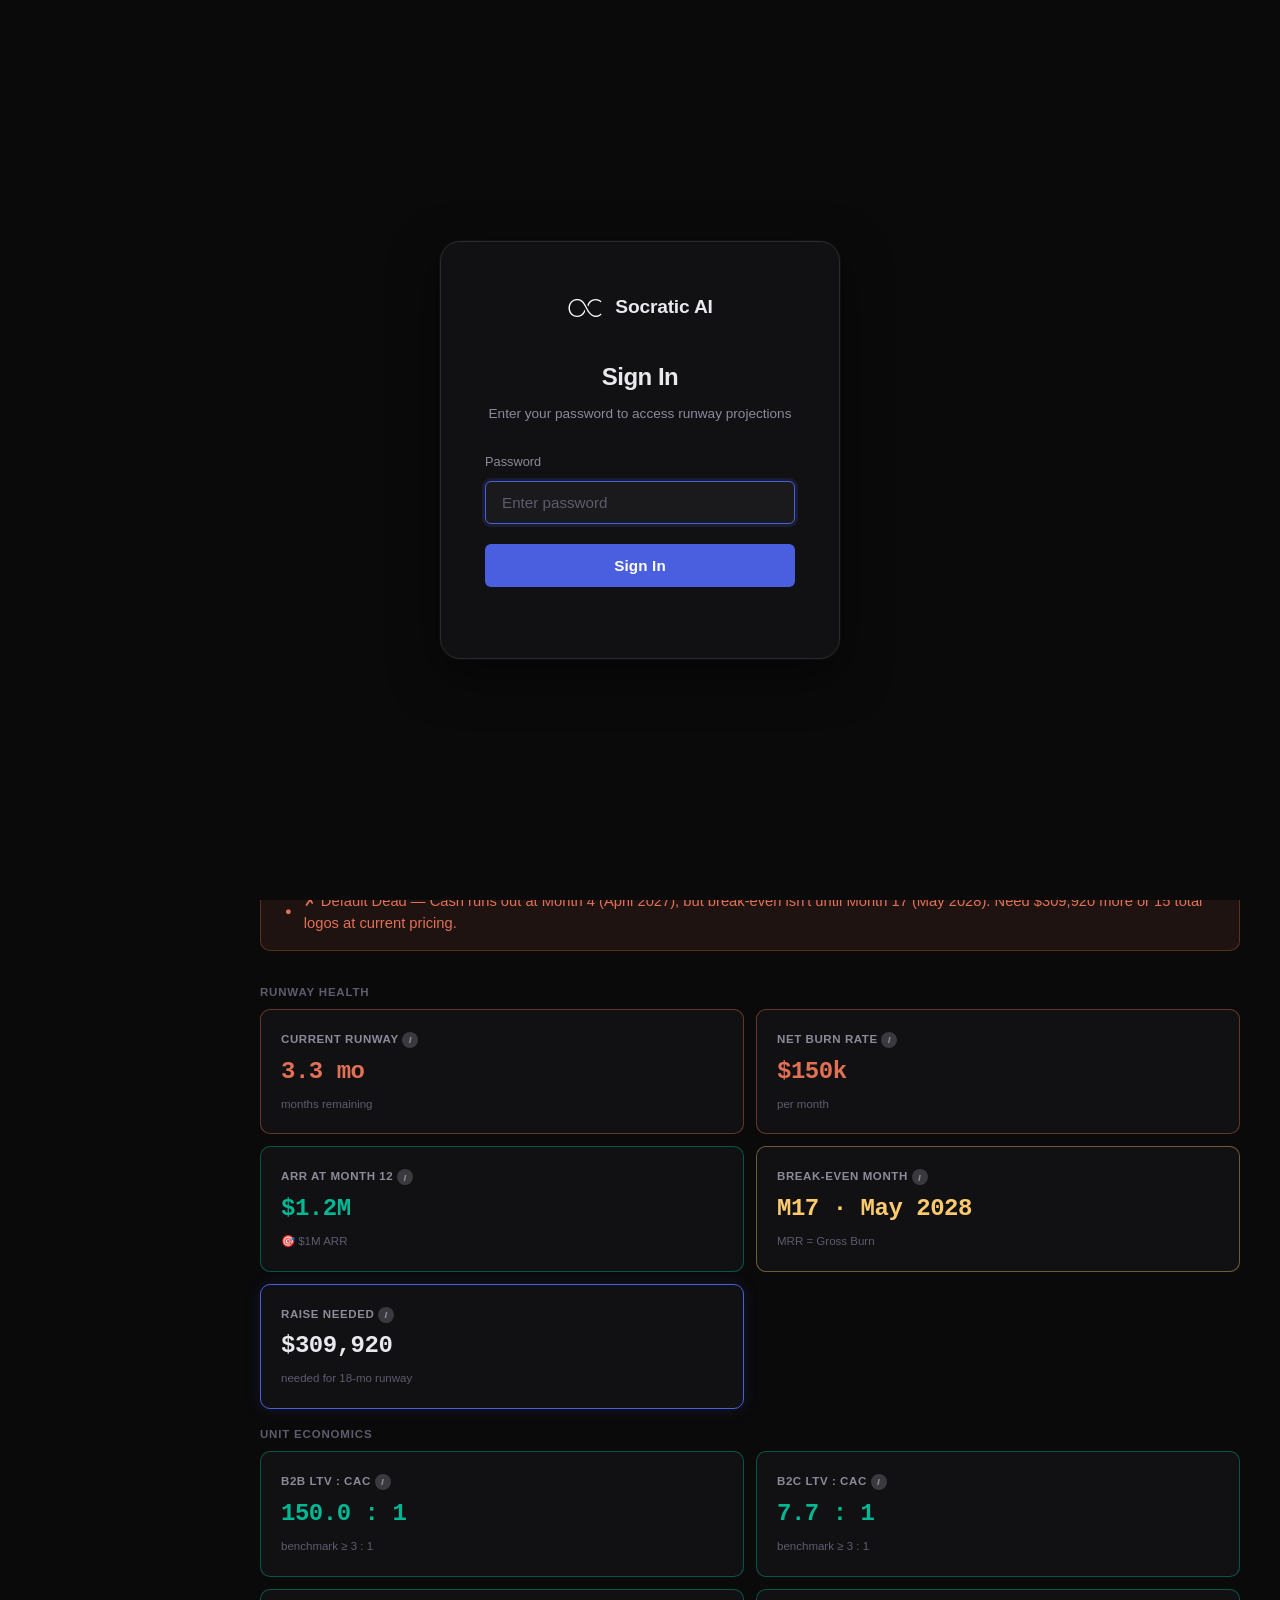
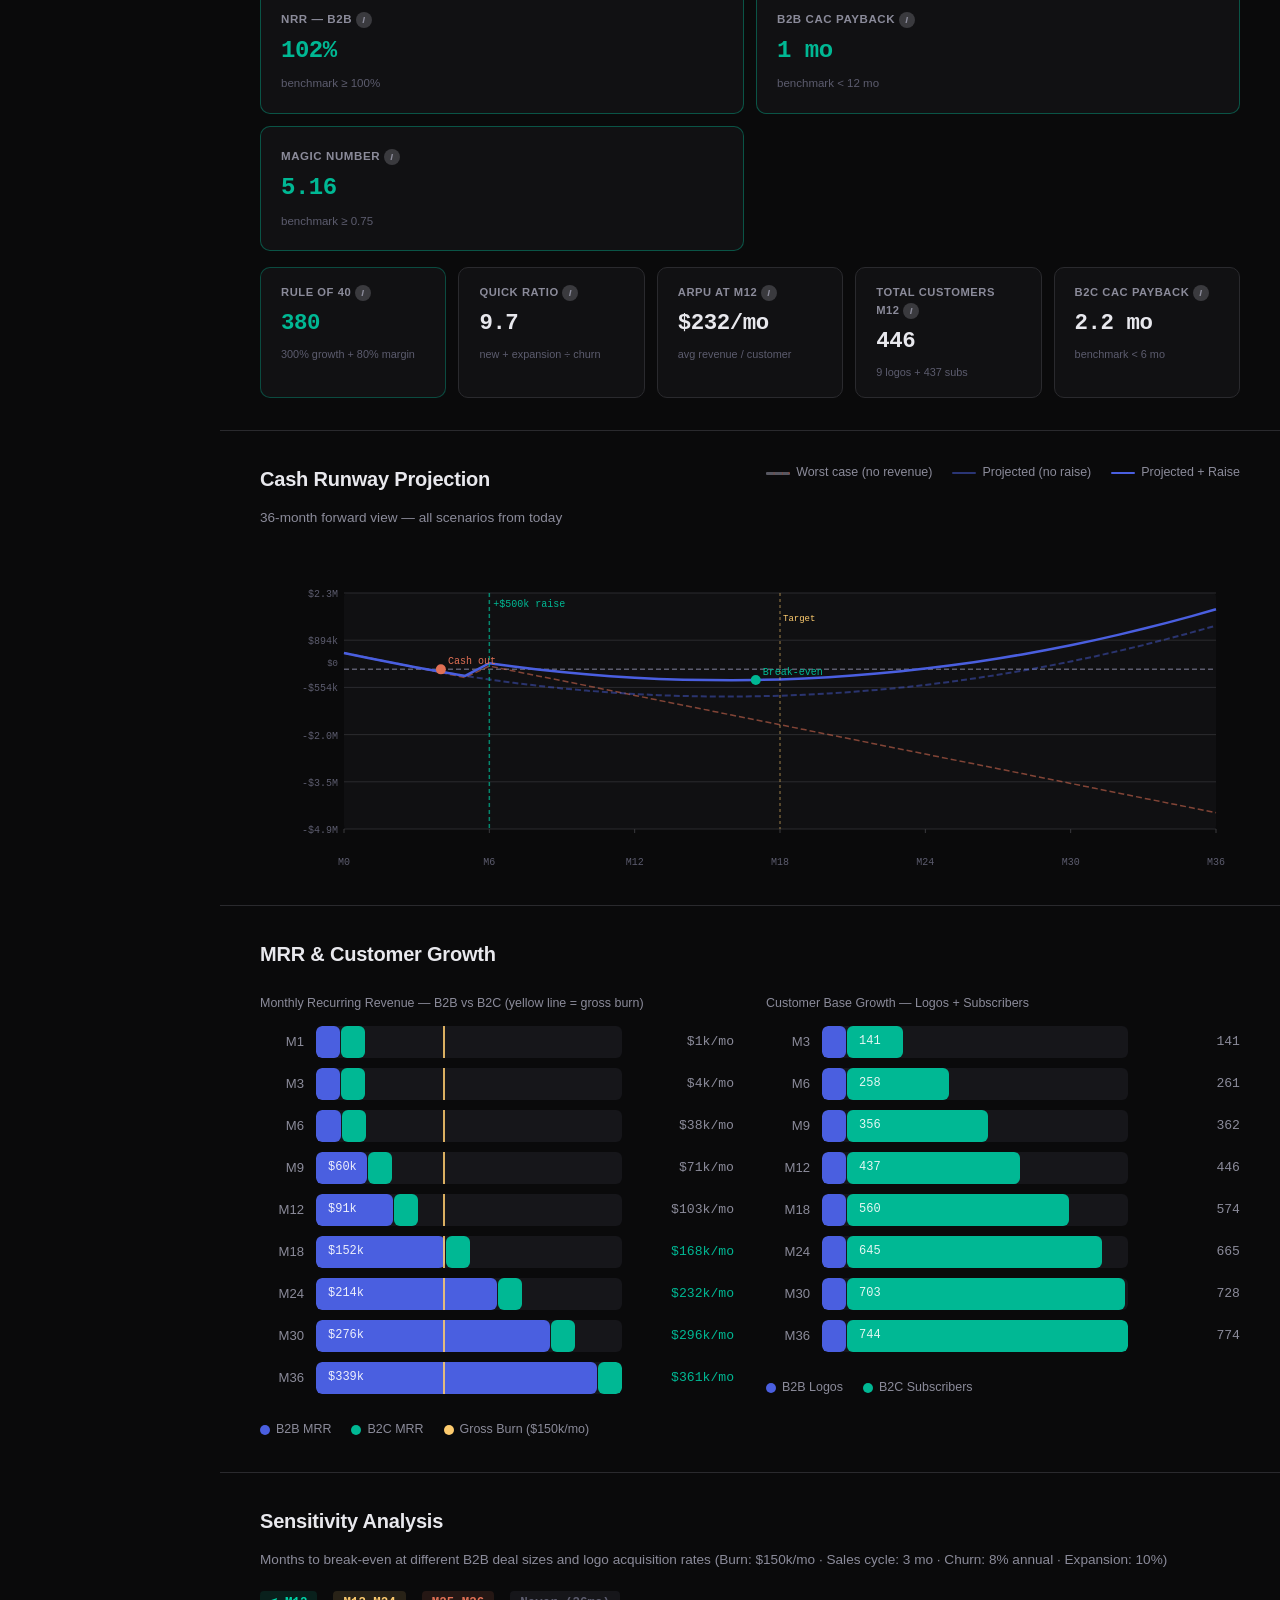
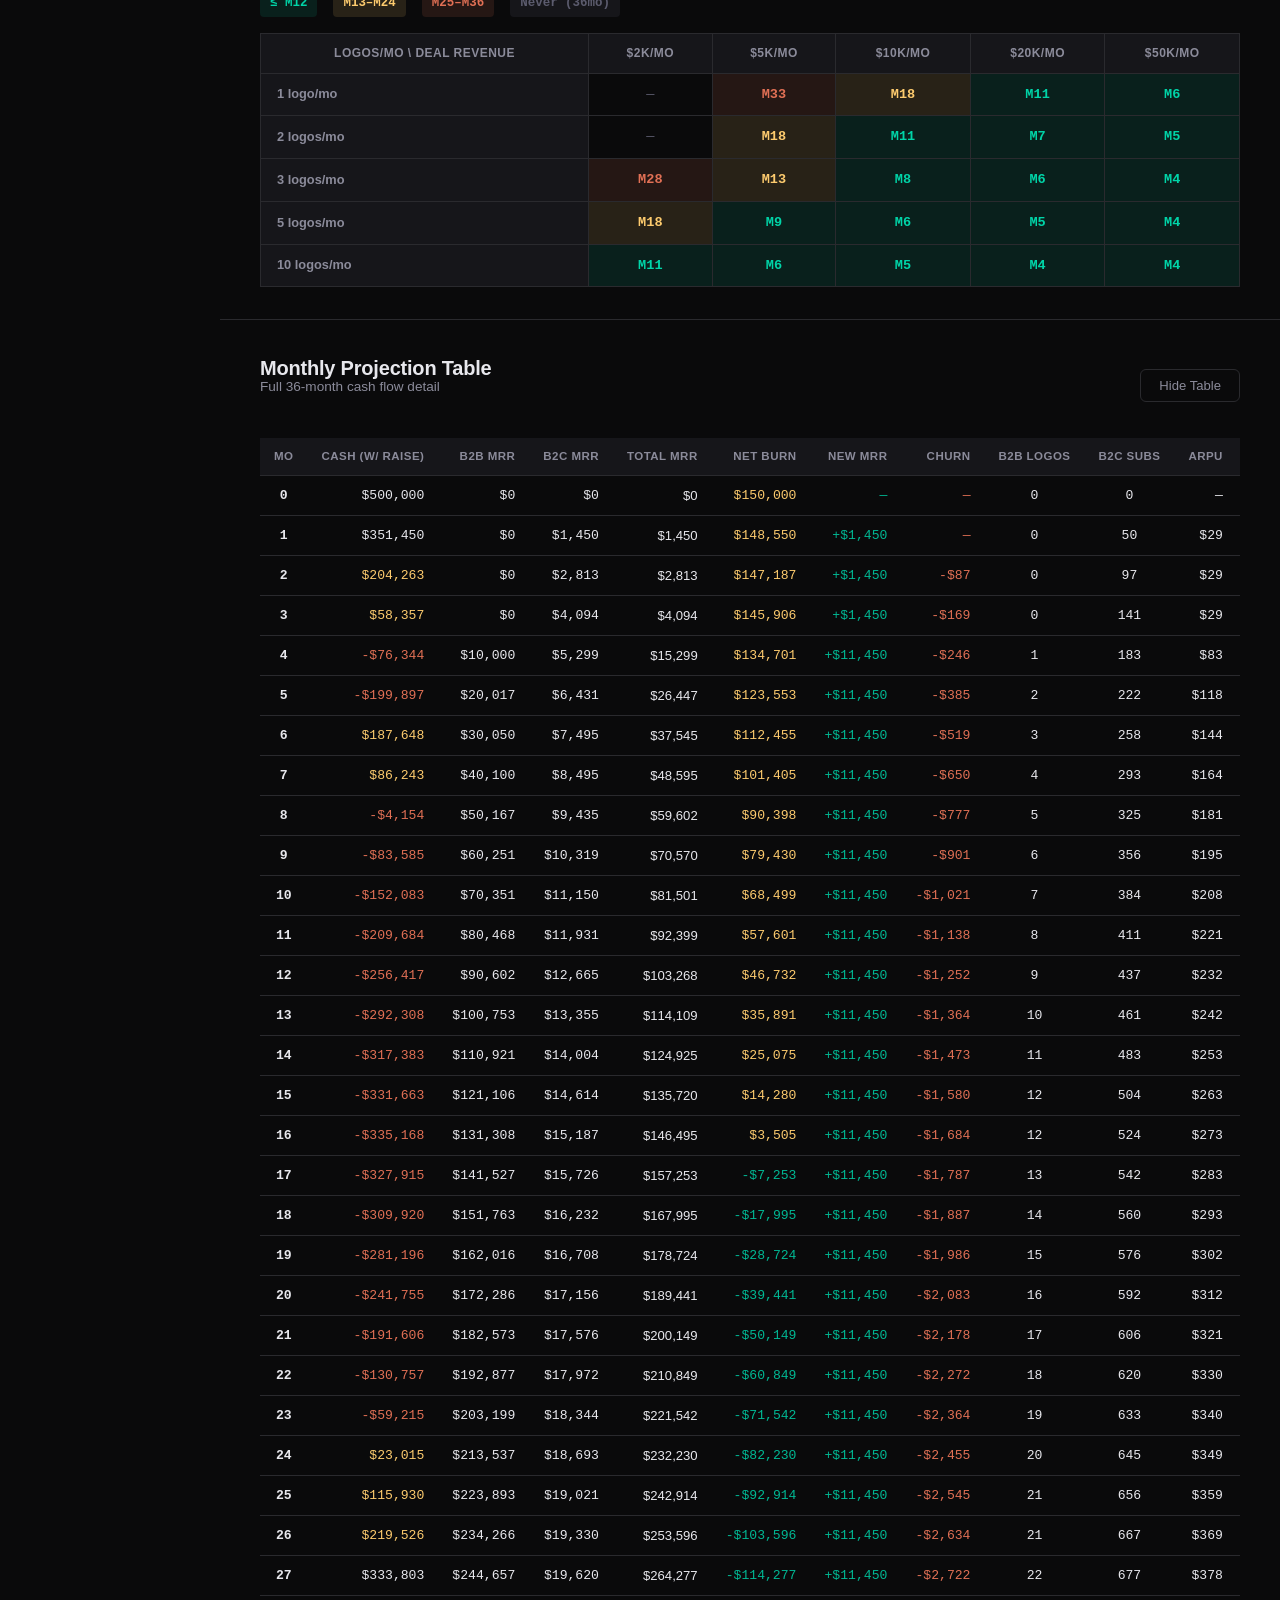
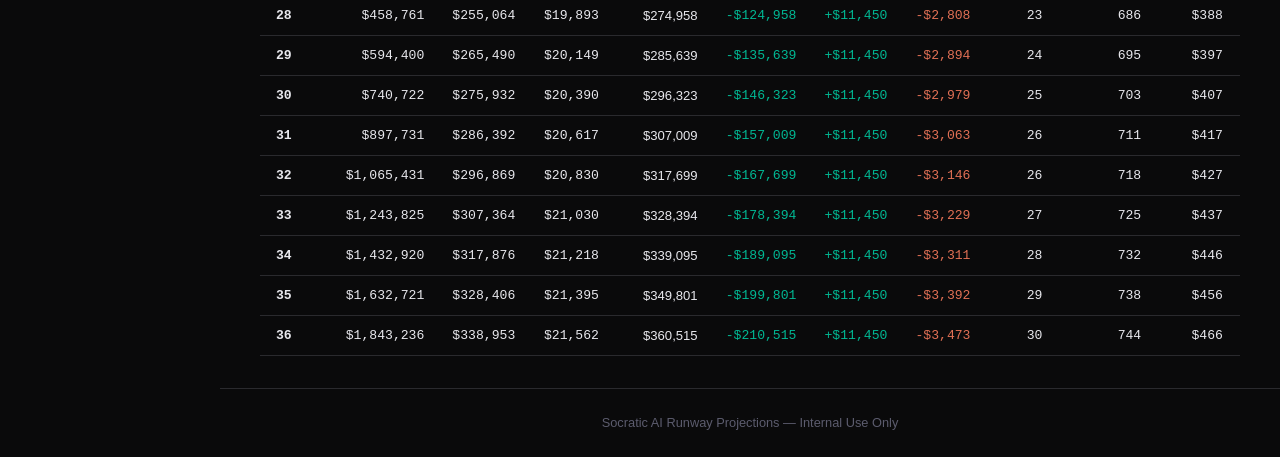
==== commit a7fc06b8: "Harden security: brute-force lockout, CSP headers, scoped CI deploy - Add 5-attempt lockout with 1-m" ====
--- a/runway.html
+++ b/runway.html
@@ -4,6 +4,8 @@
   <meta charset="UTF-8">
   <meta name="viewport" content="width=device-width, initial-scale=1.0">
   <meta name="theme-color" content="#0a0a0b">
+  <meta http-equiv="Content-Security-Policy" content="default-src 'self'; style-src 'self' https://fonts.googleapis.com 'unsafe-inline'; font-src https://fonts.gstatic.com; img-src 'self' data:; script-src 'self'; frame-ancestors 'none'">
+  <meta name="referrer" content="strict-origin-when-cross-origin">
   <title>Socratic AI · Runway Projections</title>
   <link rel="preconnect" href="https://fonts.googleapis.com">
   <link rel="preconnect" href="https://fonts.gstatic.com" crossorigin>
